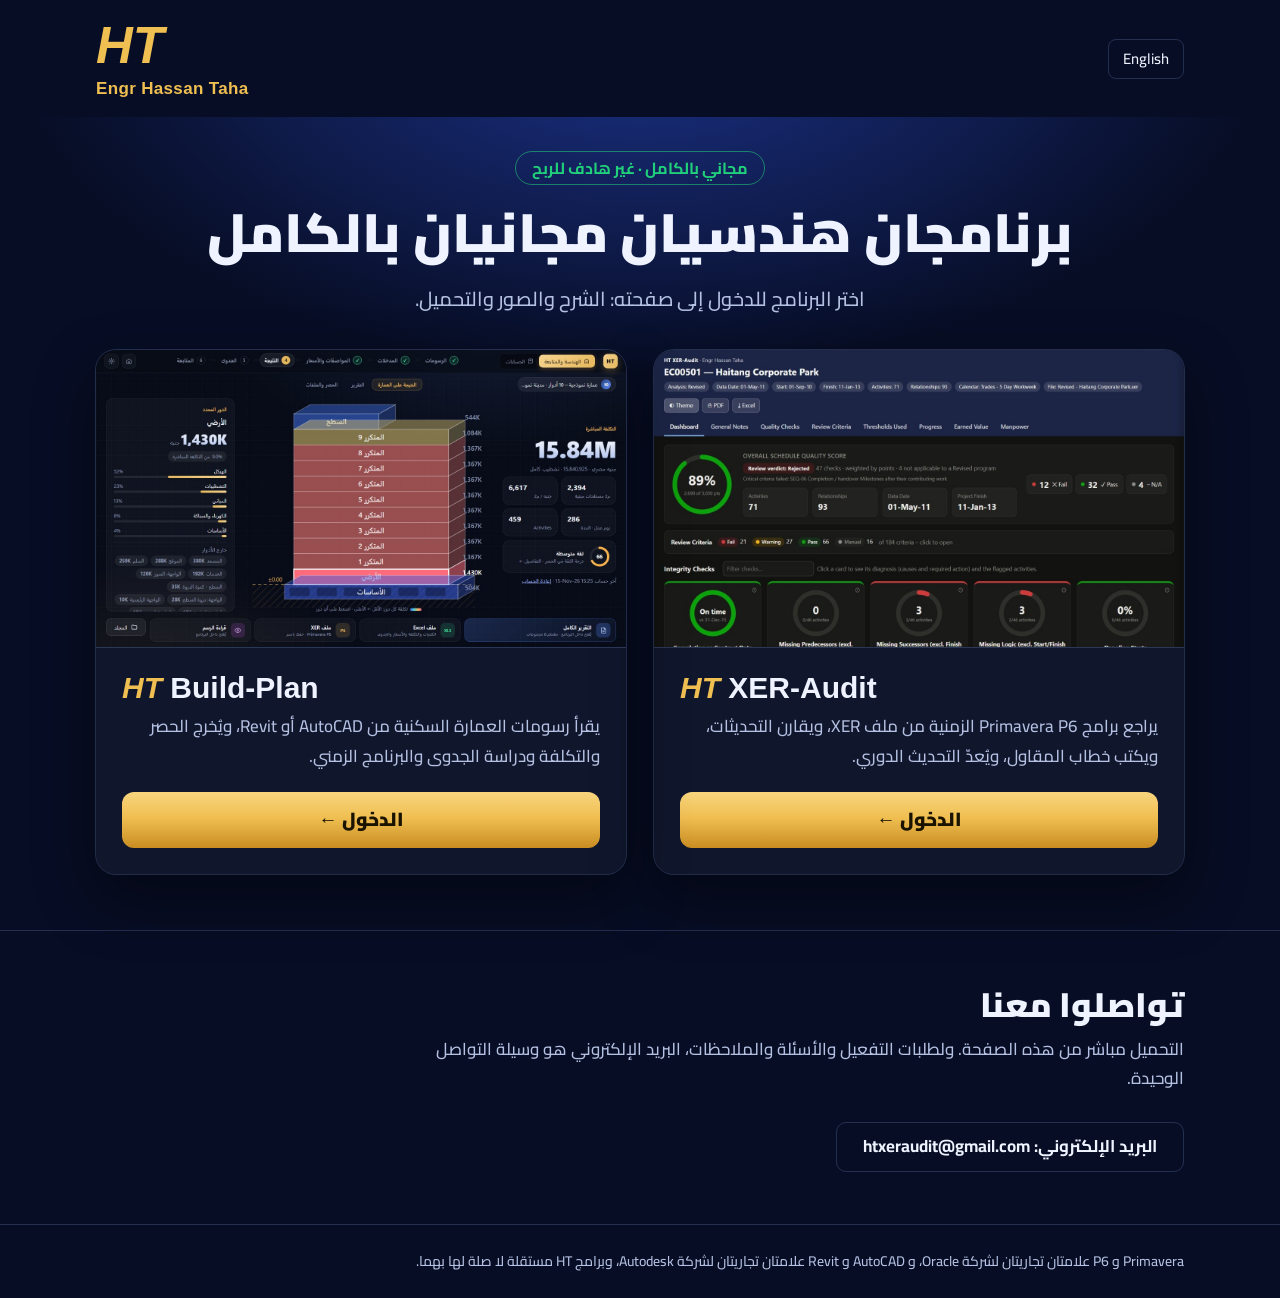
==== index.html @ f6f83082 "Start page: the two programs as two big buttons The site opens on a start page with HT XER-Audit and" ====
<!doctype html>
<html lang="ar" dir="rtl">
<head>
<meta charset="utf-8">
<meta name="viewport" content="width=device-width, initial-scale=1">
<title>HT XER-Audit</title>
<meta name="description" content="برنامج مجاني بالكامل لتحليل برامج Primavera P6 الزمنية ومقارنتها وتحديثها من ملف XER. A free tool to analyse, compare and update Primavera P6 schedules from an XER file.">
<meta property="og:title" content="HT XER-Audit">
<meta property="og:description" content="تحليل برامج Primavera P6 ومقارنتها وتحديثها من ملف XER. مجاني بالكامل.">
<meta property="og:image" content="assets/poster.jpg">
<link rel="icon" href="data:image/svg+xml,%3Csvg xmlns='http://www.w3.org/2000/svg' viewBox='0 0 64 64'%3E%3Crect width='64' height='64' rx='12' fill='%23070d24'/%3E%3Ctext x='32' y='45' font-family='Arial' font-size='36' font-weight='800' font-style='italic' text-anchor='middle' fill='%23f0bf52'%3EHT%3C/text%3E%3C/svg%3E">
<link rel="preconnect" href="https://fonts.googleapis.com">
<link rel="preconnect" href="https://fonts.gstatic.com" crossorigin>
<link href="https://fonts.googleapis.com/css2?family=Cairo:wght@500;700;900&display=swap" rel="stylesheet">
<style>
:root{--navy:#070d24;--navy2:#0d1740;--navy3:#14225c;--line:rgba(150,185,255,.2);--gold:#f0bf52;--gold2:#c98d22;--ink:#eef3ff;--ink2:#b4c1e2;--green:#21d07a;--gutter:16px}
*{box-sizing:border-box}
html{scroll-behavior:smooth}
body{margin:0;background:var(--navy);color:var(--ink);font:500 17px/1.75 Cairo,"Segoe UI",Tahoma,sans-serif;-webkit-text-size-adjust:100%}
[lang=en] body,body.en{font-family:"Segoe UI",Bahnschrift,Tahoma,sans-serif}
a{color:var(--gold)}
img,video,iframe{display:block;max-width:100%}
.wrap{width:min(1120px,100%);margin:auto;padding-inline:var(--gutter)}
header.top{display:flex;align-items:center;justify-content:space-between;padding-block:18px}
.brand{display:inline-flex;flex-direction:column;align-items:flex-start;text-decoration:none}
.by{font:600 clamp(14px,1.5vw,17px)/1.2 Bahnschrift,"Segoe UI",sans-serif;color:var(--gold);letter-spacing:.02em;margin-top:5px}
.logo{display:inline-flex;align-items:baseline;gap:.3em;font:600 clamp(28px,3.4vw,38px)/1.1 Bahnschrift,"Segoe UI",sans-serif;color:#fff}
.logo b{font-weight:800;font-style:italic;font-size:1.34em;color:var(--gold)}
.lang{background:none;border:1px solid var(--line);color:var(--ink);border-radius:8px;padding:6px 14px;font:inherit;font-size:15px;cursor:pointer;min-height:40px}
.lang:hover{border-color:var(--gold)}
.hero{background:radial-gradient(900px 480px at 50% -10%,#1b3187 0,transparent 70%);text-align:center;padding-block:34px 56px}
.free{display:inline-block;color:var(--green);border:1px solid rgba(33,208,122,.55);border-radius:999px;padding:2px 16px;font-weight:700;font-size:16px;margin-bottom:14px}
h1{font-weight:900;font-size:clamp(30px,5.4vw,54px);line-height:1.25;margin:0 0 14px;text-wrap:balance}
.lead{color:var(--ink2);font-size:clamp(17px,2.2vw,20px);max-width:760px;margin:0 auto 26px;text-wrap:pretty}
.cta{display:flex;flex-wrap:wrap;gap:12px;justify-content:center;align-items:center}
.btn{display:inline-flex;align-items:center;justify-content:center;gap:8px;min-height:50px;padding:8px 26px;border-radius:10px;font-weight:700;text-decoration:none;transition:transform .12s,background .12s}
.btn.pri{background:linear-gradient(180deg,#f8d57e,var(--gold) 45%,var(--gold2));color:#1a1300;font-weight:900}
.btn.pri:hover{transform:translateY(-1px)}
.btn.sec{border:1px solid var(--line);color:var(--ink)}
.btn.sec:hover{border-color:var(--gold)}
.note{color:var(--ink2);font-size:14.5px;margin-top:12px}
.video{margin:38px auto 0;max-width:940px;aspect-ratio:16/9;border-radius:14px;overflow:hidden;box-shadow:0 0 0 1px var(--line),0 30px 80px rgba(0,0,0,.6);background:#000}
.video video,.video iframe{width:100%;height:100%;border:0}
section{padding-block:52px;border-top:1px solid var(--line)}
h2{font-weight:900;font-size:clamp(25px,3.6vw,34px);line-height:1.3;margin:0 0 8px}
.sub{color:var(--ink2);margin:0 0 28px;max-width:760px}
.feature{display:grid;grid-template-columns:1fr 1.25fr;gap:32px;align-items:center;padding-block:24px}
.feature h3{font-size:23px;font-weight:900;color:var(--gold);margin:0 0 6px;line-height:1.35}
.feature p{margin:0 0 10px;color:var(--ink2)}
.feature ul{margin:0;padding-inline-start:20px;color:var(--ink)}
.feature li{margin-block:3px}
.shot{border-radius:10px;overflow:hidden;box-shadow:0 0 0 1px var(--line),0 18px 50px rgba(0,0,0,.5);background:var(--navy2)}
.shot img{width:100%;height:auto}
.steps{list-style:none;margin:0;padding:0;display:grid;grid-template-columns:repeat(3,1fr);gap:28px;counter-reset:s}
.steps li{counter-increment:s;min-width:0}
.steps li::before{content:counter(s);display:block;font:800 40px Bahnschrift,"Segoe UI",sans-serif;color:var(--gold);line-height:1.2}
.steps b{display:block;font-size:19px;margin-bottom:4px}
.steps span{color:var(--ink2)}
.facts{display:grid;grid-template-columns:repeat(3,1fr);gap:28px}
.facts b{display:block;font-size:19px;color:var(--ink);margin-bottom:2px}
.facts span{color:var(--ink2)}
.contact{display:flex;flex-wrap:wrap;gap:12px}
footer{border-top:1px solid var(--line);padding-block:24px;color:var(--ink2);font-size:14px}
bdi{unicode-bidi:isolate;white-space:nowrap}
/* 15-Nov-26 two programs on one page: the switch under the header */
.apps{display:flex;justify-content:center;gap:10px;padding-block:6px 4px;flex-wrap:wrap}
.app{display:inline-flex;flex-direction:column;align-items:center;min-width:220px;min-height:58px;justify-content:center;padding:8px 22px;border-radius:14px;border:1px solid var(--line);background:rgba(255,255,255,.03);color:var(--ink);font:inherit;cursor:pointer;text-decoration:none}
.app b{font:700 19px/1.2 Bahnschrift,"Segoe UI",sans-serif;direction:ltr}
.app small{color:var(--ink2);font-size:13.5px;line-height:1.4}
.app:hover{border-color:var(--gold)}
.app[aria-selected=true]{background:linear-gradient(180deg,rgba(240,191,82,.16),rgba(240,191,82,.05));border-color:var(--gold);box-shadow:0 0 0 1px rgba(240,191,82,.35)}
.app[aria-selected=true] b{color:var(--gold)}
.heroshot{margin:38px auto 0;max-width:940px}
[hidden]{display:none!important}
/* the start page: the two programs as two big buttons */
.pcards{display:grid;grid-template-columns:1fr 1fr;gap:28px;margin-top:34px;text-align:start}
.pcard{display:flex;flex-direction:column;border-radius:20px;overflow:hidden;text-decoration:none;color:var(--ink);background:rgba(255,255,255,.035);box-shadow:0 0 0 1px var(--line),0 24px 60px rgba(0,0,0,.45);transition:transform .15s,box-shadow .15s}
.pcard:hover{transform:translateY(-4px);box-shadow:0 0 0 2px var(--gold),0 30px 70px rgba(0,0,0,.55)}
.pcard img{width:100%;height:auto;aspect-ratio:16/9;object-fit:cover;border-bottom:1px solid var(--line)}
.pcard .pc{padding:22px 26px 26px;display:flex;flex-direction:column;gap:6px;flex:1}
.pcard b{font:800 30px/1.2 Bahnschrift,"Segoe UI",sans-serif;direction:ltr;text-align:start}
.pcard b i{color:var(--gold)}
.pcard .pd{color:var(--ink2);font-size:17px;flex:1}
.pcard .go{align-self:stretch;margin-top:14px;min-height:56px;display:flex;align-items:center;justify-content:center;border-radius:12px;font-weight:900;font-size:19px;background:linear-gradient(180deg,#f8d57e,var(--gold) 45%,var(--gold2));color:#1a1300}
@media (max-width:820px){.pcards{grid-template-columns:1fr;gap:20px}}
@media (max-width:820px){.app{min-width:0;flex:1 1 45%}}
@media (max-width:820px){.feature{grid-template-columns:1fr;gap:16px}.feature .shot{order:2}.steps,.facts{grid-template-columns:1fr;gap:20px}section{padding-block:40px}.btn{width:100%}.contact .btn{width:auto;flex:1 1 auto}}
@media (prefers-reduced-motion:reduce){html{scroll-behavior:auto}.btn{transition:none}}
</style>
</head>
<body>
<div class="wrap"><header class="top" dir="ltr">
  <a class="brand" href="#" aria-label="HT, Engr Hassan Taha"><span class="logo"><b>HT</b><span id="logoName">XER-Audit</span></span><span class="by">Engr Hassan Taha</span></a>
  <button class="lang" id="lang" type="button">English</button>
</header></div>
<div id="p-home">
<div class="hero"><div class="wrap">
  <span class="free" data-t="free"></span>
  <h1 data-t="home_h1"></h1>
  <p class="lead" data-t="home_lead"></p>
  <div class="pcards">
    <a class="pcard" href="#xer-audit" data-app="xer">
      <img src="assets/shot_analysis.jpg" width="1400" height="788" alt="HT XER-Audit">
      <div class="pc"><b><i>HT</i> XER-Audit</b><span class="pd" data-t="home_xer"></span><span class="go" data-t="home_go"></span></div>
    </a>
    <a class="pcard" href="#build-plan" data-app="bp">
      <img src="assets/bp_result.jpg" width="1400" height="788" alt="HT Build-Plan">
      <div class="pc"><b><i>HT</i> Build-Plan</b><span class="pd" data-t="home_bp"></span><span class="go" data-t="home_go"></span></div>
    </a>
  </div>
</div></div>
</div>
<div class="wrap"><nav class="apps" id="apps" role="tablist">
  <a class="app" role="tab" id="tab-xer" href="#xer-audit" data-app="xer"><b>HT XER-Audit</b><small data-t="app_xer"></small></a>
  <a class="app" role="tab" id="tab-bp" href="#build-plan" data-app="bp"><b>HT Build-Plan</b><small data-t="app_bp"></small></a>
</nav></div>

<main>
<div id="p-xer">
<div class="hero"><div class="wrap">
  <span class="free" data-t="free"></span>
  <h1 data-t="h1"></h1>
  <p class="lead" data-t="lead"></p>
  <div class="cta">
    <a class="btn pri" id="dl" href="#start"><span data-t="dl"></span></a>
    <a class="btn sec" href="#start" data-t="how"></a>
  </div>
  <p class="note" data-t="dlnote"></p>
  <div class="video" id="video"></div>
</div></div>

<section><div class="wrap">
  <h2 data-t="fh"></h2>
  <p class="sub" data-t="fs"></p>

  <div class="feature">
    <div><h3 data-t="a_h"></h3><p data-t="a_p"></p><ul><li data-t="a_1"></li><li data-t="a_2"></li><li data-t="a_3"></li></ul></div>
    <div class="shot"><img src="assets/shot_analysis.jpg" width="1400" height="788" loading="lazy" data-alt="a_h" alt=""></div>
  </div>
  <div class="feature">
    <div><h3 data-t="c_h"></h3><p data-t="c_p"></p><ul><li data-t="c_1"></li><li data-t="c_2"></li><li data-t="c_3"></li></ul></div>
    <div class="shot"><img src="assets/shot_compare.jpg" width="1400" height="788" loading="lazy" data-alt="c_h" alt=""></div>
  </div>
  <div class="feature">
    <div><h3 data-t="r_h"></h3><p data-t="r_p"></p><ul><li data-t="r_1"></li><li data-t="r_2"></li></ul></div>
    <div class="shot"><img src="assets/shot_letter.jpg" width="1400" height="788" loading="lazy" data-alt="r_h" alt=""></div>
  </div>
  <div class="feature">
    <div><h3 data-t="u_h"></h3><p data-t="u_p"></p><ul><li data-t="u_1"></li><li data-t="u_2"></li><li data-t="u_3"></li></ul></div>
    <div class="shot"><img src="assets/shot_update.jpg" width="1400" height="788" loading="lazy" data-alt="u_h" alt=""></div>
  </div>
  <p class="note" data-t="samples"></p>
</div></section>

<section><div class="wrap">
  <h2 data-t="t_h"></h2>
  <p class="sub" data-t="t_s"></p>
  <div class="facts">
    <div><b data-t="t1b"></b><span data-t="t1"></span></div>
    <div><b data-t="t2b"></b><span data-t="t2"></span></div>
    <div><b data-t="t3b"></b><span data-t="t3"></span></div>
  </div>
</div></section>

<section id="start"><div class="wrap">
  <h2 data-t="s_h"></h2>
  <p class="sub" data-t="s_s"></p>
  <ol class="steps">
    <li><b data-t="s1b"></b><span data-t="s1"></span></li>
    <li><b data-t="s2b"></b><span data-t="s2"></span></li>
    <li><b data-t="s3b"></b><span data-t="s3"></span></li>
  </ol>
  <div class="cta" style="margin-top:30px;justify-content:flex-start">
    <a class="btn pri" id="dl2" href="#start"><span data-t="dl"></span></a>
    <a class="btn sec" id="gar" href="#start" data-t="gar"></a>
    <a class="btn sec" id="gen" href="#start" data-t="gen"></a>
  </div>
</div></section>
</div>

<!-- HT Build-Plan (15-Nov-26) -->
<div id="p-bp" hidden>
<div class="hero"><div class="wrap">
  <span class="free" data-t="free"></span>
  <h1 data-t="b_h1"></h1>
  <p class="lead" data-t="b_lead"></p>
  <div class="cta">
    <a class="btn pri" id="bdl" href="#bstart"><span data-t="dl"></span></a>
    <a class="btn sec" href="#bstart" data-t="how"></a>
  </div>
  <p class="note" data-t="b_dlnote"></p>
  <div class="shot heroshot"><img src="assets/bp_result.jpg" width="1400" height="788" data-alt="b_res_h" alt=""></div>
</div></div>

<section><div class="wrap">
  <h2 data-t="b_fh"></h2>
  <p class="sub" data-t="b_fs"></p>
  <div class="feature">
    <div><h3 data-t="b_rd_h"></h3><p data-t="b_rd_p"></p><ul><li data-t="b_rd_1"></li><li data-t="b_rd_2"></li><li data-t="b_rd_3"></li></ul></div>
    <div class="shot"><img src="assets/bp_read.jpg" width="1400" height="788" loading="lazy" data-alt="b_rd_h" alt=""></div>
  </div>
  <div class="feature">
    <div><h3 data-t="b_q_h"></h3><p data-t="b_q_p"></p><ul><li data-t="b_q_1"></li><li data-t="b_q_2"></li></ul></div>
    <div class="shot"><img src="assets/bp_ask.jpg" width="1400" height="788" loading="lazy" data-alt="b_q_h" alt=""></div>
  </div>
  <div class="feature">
    <div><h3 data-t="b_res_h"></h3><p data-t="b_res_p"></p><ul><li data-t="b_res_1"></li><li data-t="b_res_2"></li><li data-t="b_res_3"></li></ul></div>
    <div class="shot"><img src="assets/bp_result.jpg" width="1400" height="788" loading="lazy" data-alt="b_res_h" alt=""></div>
  </div>
  <div class="feature">
    <div><h3 data-t="b_rep_h"></h3><p data-t="b_rep_p"></p><ul><li data-t="b_rep_1"></li><li data-t="b_rep_2"></li><li data-t="b_rep_3"></li></ul></div>
    <div class="shot"><img src="assets/bp_report.jpg" width="1400" height="788" loading="lazy" data-alt="b_rep_h" alt=""></div>
  </div>
  <div class="feature">
    <div><h3 data-t="b_acc_h"></h3><p data-t="b_acc_p"></p><ul><li data-t="b_acc_1"></li><li data-t="b_acc_2"></li></ul></div>
    <div class="shot"><img src="assets/bp_accounts.jpg" width="1400" height="788" loading="lazy" data-alt="b_acc_h" alt=""></div>
  </div>
  <p class="note" data-t="b_samples"></p>
</div></section>

<section><div class="wrap">
  <h2 data-t="t_h"></h2>
  <p class="sub" data-t="b_t_s"></p>
  <div class="facts">
    <div><b data-t="b_t1b"></b><span data-t="b_t1"></span></div>
    <div><b data-t="t2b"></b><span data-t="t2"></span></div>
    <div><b data-t="b_t3b"></b><span data-t="b_t3"></span></div>
  </div>
</div></section>

<section id="bstart"><div class="wrap">
  <h2 data-t="s_h"></h2>
  <p class="sub" data-t="s_s"></p>
  <ol class="steps">
    <li><b data-t="s1b"></b><span data-t="b_s1"></span></li>
    <li><b data-t="s2b"></b><span data-t="b_s2"></span></li>
    <li><b data-t="s3b"></b><span data-t="b_s3"></span></li>
  </ol>
  <div class="cta" style="margin-top:30px;justify-content:flex-start">
    <a class="btn pri" id="bdl2" href="#bstart"><span data-t="dl"></span></a>
  </div>
</div></section>
</div>

<section><div class="wrap">
  <h2 data-t="k_h"></h2>
  <p class="sub" data-t="k_s"></p>
  <div class="contact" id="contact"></div>
</div></section>
</main>

<footer><div class="wrap" id="legal"></div></footer>

<script>
/* The only lines to edit. EMAIL empty = no e-mail button. YOUTUBE = the id after watch?v= (empty = the video file in assets). */
const CONFIG = {EMAIL: 'htxeraudit@gmail.com', YOUTUBE: '', REPO: 'HTxeraudit/HT-XER-Audit'};

const T = {
ar: {
 free:'مجاني بالكامل · غير هادف للربح', h1:'راجع برامج Primavera P6 الزمنية من ملف XER، دون فتح البريمافيرا',
 lead:'يذهب مباشرة إلى المشكلات، ويبيّن سببها وأثرها وعلاجها بالعربية والإنجليزية، ويقارن التحديثات، ويكتب خطاب المقاول، ويُعدّ التحديث الدوري في ملف XER جديد.',
 dl:'تحميل البرنامج لنظام Windows', how:'طريقة التشغيل', dlnote:'ملف مضغوط، نحو 17 ميجابايت. يعمل على Windows 10 أو 11، إصدار 64 بت.',
 fh:'كل ما يلزم مهندس التخطيط في مكان واحد', fs:'للاستشاري والمقاول ومكاتب ضبط المشروعات: من ملف XER وحده إلى تقرير جاهز.',
 a_h:'تحليل البرنامج الزمني', a_p:'تقرير كامل من ملف XER واحد، بدرجة جودة واضحة وملاحظات مرتبة حسب الأهمية.',
 a_1:'برنامج الأساس، والمعدّل، والاستدراكي، والتحديث الدوري', a_2:'فحوص DCMA-14 ومعايير المراجعة', a_3:'القيمة المكتسبة، والعمالة، والتقدم، وعرض الجدول الزمني',
 c_h:'مقارنة البرامج الزمنية', c_p:'يعرض ما تغيّر فقط: كل نشاط تغيّر، والقيمة القديمة بجانب الجديدة.',
 c_1:'برنامجان، أو تحديث مع خط الأساس، أو ثلاثة برامج', c_2:'المسار الحرج، والـ Milestones، والأداء الفعلي', c_3:'عدة مشروعات في ملف واحد، تُقارن معًا',
 r_h:'خطاب المقاول والتقارير', r_p:'خطاب جاهز بملخص المخالفات وأمثلتها، بالعربية أو الإنجليزية، وبشعار شركتكم.',
 r_1:'الخطاب بصيغة PDF أو Word', r_2:'كل الصفحات إلى Excel أو PDF، بغلاف وفهرس',
 u_h:'إجراء تحديث على برنامج زمني', u_p:'جديد: تُدخل تقدم الفترة في شاشة واحدة، ويكتب البرنامج ملف XER جديدًا تستورده في البريمافيرا.',
 u_1:'الإدخال على الشاشة مباشرة، أو من قالب Excel', u_2:'الموارد تتبع النسبة تلقائيًا، وتبقى قابلة للتعديل', u_3:'الملف الأصلي كما هو، ثم Import في P6 والضغط على F9',
 samples:'الصور من ملفات نموذجية عامة وبأسماء شركات افتراضية.',
 t_h:'ملفاتكم تبقى عندكم', t_s:'يعمل البرنامج على جهازكم، ولا يرفع ملفات XER أو التقارير إلى أي مكان.',
 t1b:'لا يمسّ الملف الأصلي', t1:'التحليل والمقارنة قراءة فقط، والتحديث يكتب ملفًا جديدًا منفصلًا.',
 t2b:'دون إنترنت بعد التفعيل', t2:'الإنترنت مطلوب مرة واحدة لتفعيل البرنامج على الجهاز، ثم يعمل دونه.',
 t3b:'دون فتح البريمافيرا', t3:'التحليل والمقارنة من ملف XER وحده. أما تطبيق التحديث فيحتاج إلى P6 لاستيراد الملف الجديد.',
 s_h:'طريقة التشغيل', s_s:'ثلاث خطوات، مرة واحدة على كل جهاز.',
 s1b:'التحميل وفك الضغط', s1:'حمّل الملف وفكّ ضغطه في مجلد على الجهاز، ولا تشغّل البرنامج من داخل الملف المضغوط.',
 s2b:'التشغيل', s2:'شغّل HT XER-Audit.exe.‏ البرنامج غير موقّع رقميًا، لذا قد يظهر تحذير Windows: اختر More info ثم Run anyway.‏',
 s3b:'التفعيل', s3:'أنشئ حسابًا وأكّد بريدك الإلكتروني. بعد الموافقة على طلبك يكتمل التفعيل، ويعمل البرنامج دون إنترنت. مدة الترخيص 6 أشهر، ويُجدَّد مجانًا عند الطلب.',
 gar:'دليل المستخدم بالعربية', gen:'User Guide in English',
 k_h:'تواصلوا معنا', k_s:'التحميل مباشر من هذه الصفحة. ولطلبات التفعيل والأسئلة والملاحظات، البريد الإلكتروني هو وسيلة التواصل الوحيدة.', mail:'البريد الإلكتروني', lang:'English',
 legal:'<bdi>Primavera</bdi> و <bdi>P6</bdi> علامتان تجاريتان لشركة <bdi>Oracle</bdi>، و <bdi>HT XER-Audit</bdi> برنامج مستقل لا صلة له بها.',
 app_xer:'مراجعة برامج Primavera P6', app_bp:'تقدير وتخطيط المشروعات العقارية',
 home_h1:'برنامجان هندسيان مجانيان بالكامل', home_lead:'اختر البرنامج للدخول إلى صفحته: الشرح والصور والتحميل.',
 home_xer:'يراجع برامج Primavera P6 الزمنية من ملف XER، ويقارن التحديثات، ويكتب خطاب المقاول، ويُعدّ التحديث الدوري.',
 home_bp:'يقرأ رسومات العمارة السكنية من AutoCAD أو Revit، ويُخرج الحصر والتكلفة ودراسة الجدوى والبرنامج الزمني.',
 home_go:'الدخول ←',
 home_legal:'<bdi>Primavera</bdi> و <bdi>P6</bdi> علامتان تجاريتان لشركة <bdi>Oracle</bdi>، و <bdi>AutoCAD</bdi> و <bdi>Revit</bdi> علامتان تجاريتان لشركة <bdi>Autodesk</bdi>، وبرامج <bdi>HT</bdi> مستقلة لا صلة لها بهما.',
 b_h1:'من رسومات العمارة إلى الحصر والتكلفة والبرنامج الزمني',
 b_lead:'أضِف رسومات AutoCAD أو Revit للعمارة السكنية، فيقرؤها البرنامج كما يقرؤها المهندس: الأساسات والهيكل والمباني والتشطيبات، ثم يُخرج المقايسة والتكلفة والخامات ودراسة الجدوى والبرنامج الزمني في ملف XER لبرنامج Primavera P6.',
 b_dlnote:'ملف مضغوط، نحو 148 ميجابايت. يعمل على Windows 10 أو 11، إصدار 64 بت.',
 b_fh:'العمارة كلها في برنامج واحد', b_fs:'للمطوّر العقاري والمقاول ومكتب التصميم: من الرسومات إلى تقدير التكلفة وخطة التنفيذ وحسابات المشروع.',
 b_rd_h:'قراءة الرسومات', b_rd_p:'يتعرّف على المساقط والقطاعات والواجهات وجداول الأعمدة والقواعد، بالعربية أو الإنجليزية، ويعرض ما قرأه لتراجعه قبل الحساب.',
 b_rd_1:'ملفات DXF أو DWG من AutoCAD أو Revit', b_rd_2:'كل عنصر يعرف كيف يلتقي بما يجاوره، فلا يُحسب شيء مرتين', b_rd_3:'تنبيهات الرسم قبل الحساب',
 b_q_h:'المعلومات الناقصة سؤالًا سؤالًا', b_q_p:'لا يخمّن البرنامج أي كمية: ما ليس في الرسم يسأل عنه سؤالًا واحدًا في كل مرة، ويُظهر موضعه على الرسم.',
 b_q_1:'التسليح من التصميم، والوصلات والجنشات حسب الكود المصري ECP 203 و ACI 318', b_q_2:'الإجابات محفوظة، وتعدّلها متى شئت',
 b_res_h:'النتيجة على العمارة', b_res_p:'تكلفة كل دور على شكل العمارة نفسها، واضغط على أي دور لترى تفصيله.',
 b_res_1:'التكلفة المباشرة، وسعر المتر، ومدة التنفيذ', b_res_2:'درجة الثقة في الحصر', b_res_3:'ملف Excel للكميات والأسعار، وملف XER لبرنامج Primavera P6',
 b_rep_h:'التقرير ودراسة الجدوى', b_rep_p:'تقرير كامل في مجموعات: الملخص، والحصر والكميات، والتكلفة والتوريد، والبرنامج الزمني، والجدوى.',
 b_rep_1:'المبيعات وصافي الربح وسعر التعادل', b_rep_2:'المعالم الرئيسية (Milestones) للمشروع', b_rep_3:'طباعة أو حفظ PDF',
 b_acc_h:'حسابات المشروع', b_acc_p:'دفتر لكل مشروع: الخزينة والبنك، والموردون والمقاولون، والمشترون، والشركاء، بإيصالاتها.',
 b_acc_1:'الفواتير الواردة ومتابعتها', b_acc_2:'تقارير الحسابات بصيغ Excel و HTML و PDF',
 b_samples:'الصور من مشروع نموذجي ورسم تجريبي وبأسماء افتراضية.',
 b_t_s:'يعمل البرنامج على جهازكم، ولا يرفع الرسومات أو المشروعات أو الحسابات إلى أي مكان.',
 b_t1b:'الرسومات الأصلية كما هي', b_t1:'يقرأ البرنامج نسخة داخل مجلد المشروع، ولا يغيّر ملفاتكم.',
 b_t3b:'أسعاركم أنتم', b_t3:'لكل مشروع قائمة أسعار خاصة به تعدّلونها حسب موقعه.',
 b_s1:'حمّل الملف وفكّ ضغطه في مجلد على الجهاز، واترك المجلد libs بجوار البرنامج كما هو.',
 b_s2:'شغّل HT Build-Plan.exe.‏ البرنامج غير موقّع رقميًا، لذا قد يظهر تحذير Windows: اختر More info ثم Run anyway.‏',
 b_s3:'أنشئ حسابًا وأكّد بريدك الإلكتروني. بعد الموافقة على طلبك يصلك بريد بمدة الترخيص، ويكتمل التفعيل ويعمل البرنامج دون إنترنت. مدة الترخيص 6 أشهر، وتُجدَّد مجانًا عند الطلب.',
 b_legal:'<bdi>AutoCAD</bdi> و <bdi>Revit</bdi> علامتان تجاريتان لشركة <bdi>Autodesk</bdi>، و <bdi>Primavera</bdi> و <bdi>P6</bdi> علامتان تجاريتان لشركة <bdi>Oracle</bdi>، و <bdi>HT Build-Plan</bdi> برنامج مستقل لا صلة له بهما.'
},
en: {
 free:'Completely free · Non-profit', h1:'Review Primavera P6 schedules from the XER file, without opening P6',
 lead:'It goes straight to the problems and explains their cause, impact and remedy in English and Arabic, compares updates, writes the contractor letter, and prepares the periodic update in a new XER file.',
 dl:'Download for Windows', how:'How to run it', dlnote:'Zip file, about 17 MB. Windows 10 or 11 (64-bit).',
 fh:'What a planning engineer needs, in one place', fs:'For consultants, contractors and project controls teams: from an XER file to a finished report.',
 a_h:'Schedule analysis', a_p:'A full report from one XER file, with a clear quality score and notes ordered by importance.',
 a_1:'Baseline, Revised, Recovery and periodic Update programmes', a_2:'DCMA-14 checks and review criteria', a_3:'Earned value, manpower, progress and a schedule viewer',
 c_h:'Schedule comparison', c_p:'It shows only what changed: every changed activity, with the old value beside the new one.',
 c_1:'Two programmes, an update with its baseline, or three programmes', c_2:'Critical path, Milestones and actual performance', c_3:'Several projects in one file, compared together',
 r_h:'Contractor letter and reports', r_p:'A ready letter with the summary of findings and examples, in English or Arabic, with your company logo.',
 r_1:'The letter as PDF or Word', r_2:'Every page to Excel or PDF, with a cover and contents',
 u_h:'Apply an update to a programme', u_p:'New: enter the period’s progress on one screen, and the program writes a new XER file for you to import into P6.',
 u_1:'Enter on the screen, or from an Excel template', u_2:'Resources follow the % automatically and stay editable', u_3:'The original file stays as it is; then Import in P6 and press F9',
 samples:'Pictures are from public sample files, with invented company names.',
 t_h:'Your files stay with you', t_s:'The program runs on your PC and uploads no XER files or reports anywhere.',
 t1b:'The original is never touched', t1:'Analysis and comparison only read. The update writes a separate new file.',
 t2b:'Offline after activation', t2:'Internet is needed once, to activate the program on the PC. After that it works without it.',
 t3b:'No need to open P6', t3:'Analysis and comparison need only the XER file. Applying an update needs P6 to import the new file.',
 s_h:'How to run it', s_s:'Three steps, once on each PC.',
 s1b:'Download and extract', s1:'Download the file and extract it to a folder. Do not run the program from inside the zip.',
 s2b:'Run', s2:'Run HT XER-Audit.exe. The program is not digitally signed, so Windows may warn you: choose More info, then Run anyway.',
 s3b:'Activate', s3:'Create an account and confirm your e-mail. Once your request is approved, activation completes and the program works offline. The licence lasts 6 months and is renewed free on request.',
 gar:'دليل المستخدم بالعربية', gen:'User Guide in English',
 k_h:'Contact', k_s:'Download directly from this page. For activation requests, questions and feedback, e-mail is the only way to reach us.', mail:'E-mail', lang:'العربية',
 legal:'Primavera and P6 are trademarks of Oracle. HT XER-Audit is an independent program, not connected with Oracle.',
 app_xer:'Primavera P6 schedule review', app_bp:'Real-estate estimating and planning',
 home_h1:'Two engineering programs, completely free', home_lead:'Choose a program to open its page: what it does, pictures and download.',
 home_xer:'Reviews Primavera P6 schedules from the XER file, compares updates, writes the contractor letter and prepares the periodic update.',
 home_bp:'Reads the AutoCAD or Revit drawings of a residential building and gives the quantities, the cost, the feasibility and the programme.',
 home_go:'Open →',
 home_legal:'Primavera and P6 are trademarks of Oracle; AutoCAD and Revit are trademarks of Autodesk. The HT programs are independent and not connected with them.',
 b_h1:'From the building drawings to the quantities, the cost and the programme',
 b_lead:'Add the AutoCAD or Revit drawings of a residential building and the program reads them as an engineer does: foundations, frame, masonry and finishes. Then it gives the BOQ, the cost, the materials, the feasibility study and the programme as an XER file for Primavera P6.',
 b_dlnote:'Zip file, about 148 MB. Windows 10 or 11 (64-bit).',
 b_fh:'The whole building in one program', b_fs:'For developers, contractors and design offices: from the drawings to the cost estimate, the execution plan and the project accounts.',
 b_rd_h:'Reading the drawings', b_rd_p:'It finds the plans, sections, elevations and the column and footing schedules, in Arabic or English, and shows what it read for you to check before the calculation.',
 b_rd_1:'DXF or DWG files from AutoCAD or Revit', b_rd_2:'Every element knows how it meets the next one, so nothing is counted twice', b_rd_3:'Drawing warnings before the calculation',
 b_q_h:'Missing information, one question at a time', b_q_p:'The program never guesses a quantity: what the drawing does not say, it asks one question at a time and shows where on the drawing.',
 b_q_1:'Reinforcement from the design; laps and hooks by ECP 203 and ACI 318', b_q_2:'Answers are saved and can be changed at any time',
 b_res_h:'The result on the building', b_res_p:'The cost of every floor on the building itself; click a floor to see its breakdown.',
 b_res_1:'Direct cost, cost per m² and duration', b_res_2:'A confidence score for the take-off', b_res_3:'An Excel file of quantities and prices, and an XER file for Primavera P6',
 b_rep_h:'Report and feasibility', b_rep_p:'A full report in groups: summary, take-off and quantities, cost and procurement, programme and feasibility.',
 b_rep_1:'Sales, net profit and break-even price', b_rep_2:'The project Milestones', b_rep_3:'Print or save as PDF',
 b_acc_h:'Project accounts', b_acc_p:'A book for every project: cash and bank, suppliers and subcontractors, buyers and partners, with their receipts.',
 b_acc_1:'Incoming invoices and their follow-up', b_acc_2:'Account reports as Excel, HTML and PDF',
 b_samples:'Pictures are from a sample project and a test drawing, with invented names.',
 b_t_s:'The program runs on your PC and uploads no drawings, projects or accounts anywhere.',
 b_t1b:'Your drawings stay as they are', b_t1:'The program reads a copy inside the project folder and never changes your files.',
 b_t3b:'Your own prices', b_t3:'Every project has its own price list, set for its location.',
 b_s1:'Download the file and extract it to a folder. Keep the libs folder beside the program as it is.',
 b_s2:'Run HT Build-Plan.exe. The program is not digitally signed, so Windows may warn you: choose More info, then Run anyway.',
 b_s3:'Create an account and confirm your e-mail. Once your request is approved you get an e-mail with the licence period, activation completes and the program works offline. The licence lasts 6 months and is renewed free on request.',
 b_legal:'AutoCAD and Revit are trademarks of Autodesk; Primavera and P6 are trademarks of Oracle. HT Build-Plan is an independent program, not connected with them.'
}};

/* on GitHub Pages the links build themselves from the address: <account>.github.io/<repo>/ */
function repoPath() {
  if (CONFIG.REPO) return CONFIG.REPO;
  const m = location.hostname.match(/^([^.]+)\.github\.io$/), seg = location.pathname.split('/').filter(Boolean)[0];
  return m && seg ? `${m[1]}/${seg}` : '';
}
const repo = repoPath();
const asset = n => repo ? `https://github.com/${repo}/releases/latest/download/${n}` : '#start';
['dl', 'dl2'].forEach(id => document.getElementById(id).href = asset('HT-XER-Audit.zip'));
document.getElementById('gar').href = asset('HT-XER-Audit-User-Guide-AR.pdf');
document.getElementById('gen').href = asset('HT-XER-Audit-User-Guide-EN.pdf');
/* HT Build-Plan has its own release list (a release here would become «latest» and break the XER-Audit buttons) */
const BP_REPO = 'HTxeraudit/HT-Build-Plan';
['bdl', 'bdl2'].forEach(id => document.getElementById(id).href = `https://github.com/${BP_REPO}/releases/latest/download/HT-Build-Plan.zip`);

/* which page is shown (his ask, 15-Nov-26): the start page with the two programs as two big buttons; a program's page
   only after its button (#xer-audit / #build-plan). Old links to XER-Audit's own sections (#start) still open it. */
let APP = 'home';
const legalKey = () => APP === 'bp' ? 'b_legal' : APP === 'xer' ? 'legal' : 'home_legal';
function appOf(hash) {
  if (hash === '#build-plan') return 'bp';
  if (hash === '#xer-audit' || hash === '#start') return 'xer';
  if (hash === '#bstart') return 'bp';
  return 'home';
}
function setApp(a, scroll) {
  APP = ['bp', 'xer'].includes(a) ? a : 'home';
  document.getElementById('p-home').hidden = APP !== 'home';
  document.getElementById('p-xer').hidden = APP !== 'xer';
  document.getElementById('p-bp').hidden = APP !== 'bp';
  document.getElementById('apps').hidden = APP === 'home';
  document.getElementById('tab-xer').setAttribute('aria-selected', APP === 'xer');
  document.getElementById('tab-bp').setAttribute('aria-selected', APP === 'bp');
  document.getElementById('logoName').textContent = APP === 'bp' ? 'Build-Plan' : APP === 'xer' ? 'XER-Audit' : '';
  document.title = APP === 'bp' ? 'HT Build-Plan' : APP === 'xer' ? 'HT XER-Audit' : 'HT XER-Audit · HT Build-Plan';
  const t = T[document.documentElement.lang] || T.ar;
  document.getElementById('legal').innerHTML = t[legalKey()];
  if (scroll) window.scrollTo({top: 0});
}
document.querySelectorAll('[data-app]').forEach(b => b.addEventListener('click', e => {
  e.preventDefault(); history.pushState(null, '', b.getAttribute('href')); setApp(b.dataset.app, true);
}));
document.querySelector('.brand').addEventListener('click', e => {
  e.preventDefault(); history.pushState(null, '', location.pathname + location.search); setApp('home', true);
});
window.addEventListener('popstate', () => setApp(appOf(location.hash), true));
window.addEventListener('hashchange', () => { const a = appOf(location.hash); if (a !== 'home' && a !== APP) setApp(a); });

const v = document.getElementById('video');
if (CONFIG.YOUTUBE) v.innerHTML = `<iframe src="https://www.youtube-nocookie.com/embed/${encodeURIComponent(CONFIG.YOUTUBE)}" title="HT XER-Audit" allowfullscreen loading="lazy"></iframe>`;
else v.innerHTML = '<video controls preload="none" poster="assets/poster.jpg" src="assets/HT-XER-Audit-Promo.mp4"></video>';

function setLang(l) {
  const t = T[l], root = document.documentElement;
  root.lang = l; root.dir = l === 'ar' ? 'rtl' : 'ltr'; document.body.classList.toggle('en', l === 'en');
  document.querySelectorAll('[data-t]').forEach(e => { e.textContent = t[e.dataset.t]; });
  document.getElementById('legal').innerHTML = t[legalKey()];
  document.querySelectorAll('[data-alt]').forEach(e => e.alt = t[e.dataset.alt]);
  document.getElementById('lang').textContent = t.lang;
  const c = document.getElementById('contact'); c.replaceChildren();
  const add = (href, text) => { const a = document.createElement('a'); a.className = 'btn sec'; a.href = href; a.textContent = text; a.rel = 'noopener'; c.append(a); };
  if (CONFIG.EMAIL) add(`mailto:${CONFIG.EMAIL}`, `${t.mail}: ${CONFIG.EMAIL}`);
  try { localStorage.setItem('ht-lang', l); } catch (e) {}
}
let start = new URLSearchParams(location.search).get('lang');
if (!T[start]) { try { start = localStorage.getItem('ht-lang'); } catch (e) {} }
if (!T[start]) start = 'ar';
{ const q = new URLSearchParams(location.search).get('app'); setApp(q === 'bp' || q === 'xer' ? q : appOf(location.hash)); }
setLang(start);
document.getElementById('lang').onclick = () => setLang(document.documentElement.lang === 'ar' ? 'en' : 'ar');
</script>
</body>
</html>
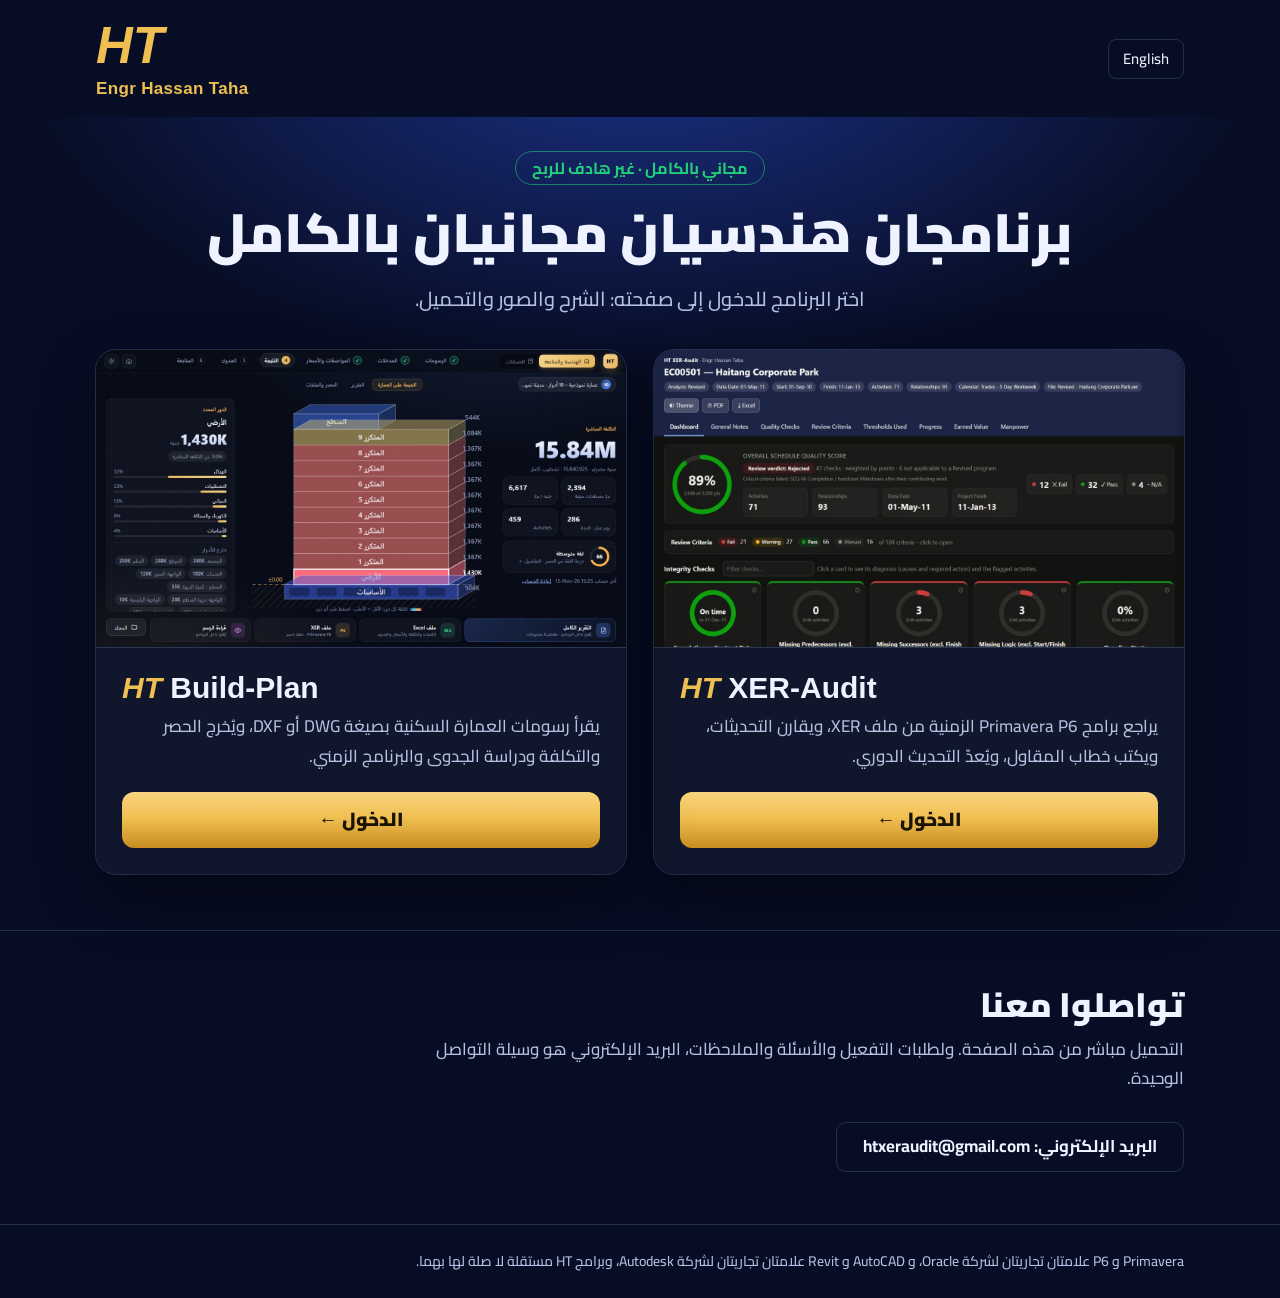
==== commit 5aa0ed86: "HT Build-Plan reads DWG / DXF (from AutoCAD or exported from Revit), not RVT Co-Authored-By: Claude " ====
--- a/index.html
+++ b/index.html
@@ -281,18 +281,18 @@
  gar:'دليل المستخدم بالعربية', gen:'User Guide in English',
  k_h:'تواصلوا معنا', k_s:'التحميل مباشر من هذه الصفحة. ولطلبات التفعيل والأسئلة والملاحظات، البريد الإلكتروني هو وسيلة التواصل الوحيدة.', mail:'البريد الإلكتروني', lang:'English',
  legal:'<bdi>Primavera</bdi> و <bdi>P6</bdi> علامتان تجاريتان لشركة <bdi>Oracle</bdi>، و <bdi>HT XER-Audit</bdi> برنامج مستقل لا صلة له بها.',
- app_xer:'مراجعة برامج Primavera P6', app_bp:'تقدير وتخطيط المشروعات العقارية',
+ app_xer:'مراجعة برامج Primavera P6', app_bp:'إدارة هندسية متكاملة للمشروعات السكنية',
  home_h1:'برنامجان هندسيان مجانيان بالكامل', home_lead:'اختر البرنامج للدخول إلى صفحته: الشرح والصور والتحميل.',
  home_xer:'يراجع برامج Primavera P6 الزمنية من ملف XER، ويقارن التحديثات، ويكتب خطاب المقاول، ويُعدّ التحديث الدوري.',
- home_bp:'يقرأ رسومات العمارة السكنية من AutoCAD أو Revit، ويُخرج الحصر والتكلفة ودراسة الجدوى والبرنامج الزمني.',
+ home_bp:'يقرأ رسومات العمارة السكنية بصيغة DWG أو DXF، ويُخرج الحصر والتكلفة ودراسة الجدوى والبرنامج الزمني.',
  home_go:'الدخول ←',
  home_legal:'<bdi>Primavera</bdi> و <bdi>P6</bdi> علامتان تجاريتان لشركة <bdi>Oracle</bdi>، و <bdi>AutoCAD</bdi> و <bdi>Revit</bdi> علامتان تجاريتان لشركة <bdi>Autodesk</bdi>، وبرامج <bdi>HT</bdi> مستقلة لا صلة لها بهما.',
  b_h1:'من رسومات العمارة إلى الحصر والتكلفة والبرنامج الزمني',
- b_lead:'أضِف رسومات AutoCAD أو Revit للعمارة السكنية، فيقرؤها البرنامج كما يقرؤها المهندس: الأساسات والهيكل والمباني والتشطيبات، ثم يُخرج المقايسة والتكلفة والخامات ودراسة الجدوى والبرنامج الزمني في ملف XER لبرنامج Primavera P6.',
+ b_lead:'أضِف رسومات العمارة السكنية بصيغة DWG أو DXF (من AutoCAD، أو المصدَّرة من Revit)، فيقرؤها البرنامج كما يقرؤها المهندس: الأساسات والهيكل والمباني والتشطيبات، ثم يُخرج المقايسة والتكلفة والخامات ودراسة الجدوى والبرنامج الزمني في ملف XER لبرنامج Primavera P6.',
  b_dlnote:'ملف مضغوط، نحو 148 ميجابايت. يعمل على Windows 10 أو 11، إصدار 64 بت.',
  b_fh:'العمارة كلها في برنامج واحد', b_fs:'للمطوّر العقاري والمقاول ومكتب التصميم: من الرسومات إلى تقدير التكلفة وخطة التنفيذ وحسابات المشروع.',
  b_rd_h:'قراءة الرسومات', b_rd_p:'يتعرّف على المساقط والقطاعات والواجهات وجداول الأعمدة والقواعد، بالعربية أو الإنجليزية، ويعرض ما قرأه لتراجعه قبل الحساب.',
- b_rd_1:'ملفات DXF أو DWG من AutoCAD أو Revit', b_rd_2:'كل عنصر يعرف كيف يلتقي بما يجاوره، فلا يُحسب شيء مرتين', b_rd_3:'تنبيهات الرسم قبل الحساب',
+ b_rd_1:'ملفات DXF، أو DWG (تحتاج AutoCAD على الجهاز)، من AutoCAD أو المصدَّرة من Revit', b_rd_2:'كل عنصر يعرف كيف يلتقي بما يجاوره، فلا يُحسب شيء مرتين', b_rd_3:'تنبيهات الرسم قبل الحساب',
  b_q_h:'المعلومات الناقصة سؤالًا سؤالًا', b_q_p:'لا يخمّن البرنامج أي كمية: ما ليس في الرسم يسأل عنه سؤالًا واحدًا في كل مرة، ويُظهر موضعه على الرسم.',
  b_q_1:'التسليح من التصميم، والوصلات والجنشات حسب الكود المصري ECP 203 و ACI 318', b_q_2:'الإجابات محفوظة، وتعدّلها متى شئت',
  b_res_h:'النتيجة على العمارة', b_res_p:'تكلفة كل دور على شكل العمارة نفسها، واضغط على أي دور لترى تفصيله.',
@@ -335,18 +335,18 @@
  gar:'دليل المستخدم بالعربية', gen:'User Guide in English',
  k_h:'Contact', k_s:'Download directly from this page. For activation requests, questions and feedback, e-mail is the only way to reach us.', mail:'E-mail', lang:'العربية',
  legal:'Primavera and P6 are trademarks of Oracle. HT XER-Audit is an independent program, not connected with Oracle.',
- app_xer:'Primavera P6 schedule review', app_bp:'Real-estate estimating and planning',
+ app_xer:'Primavera P6 schedule review', app_bp:'Integrated engineering management of residential projects',
  home_h1:'Two engineering programs, completely free', home_lead:'Choose a program to open its page: what it does, pictures and download.',
  home_xer:'Reviews Primavera P6 schedules from the XER file, compares updates, writes the contractor letter and prepares the periodic update.',
- home_bp:'Reads the AutoCAD or Revit drawings of a residential building and gives the quantities, the cost, the feasibility and the programme.',
+ home_bp:'Reads the DWG or DXF drawings of a residential building and gives the quantities, the cost, the feasibility and the programme.',
  home_go:'Open →',
  home_legal:'Primavera and P6 are trademarks of Oracle; AutoCAD and Revit are trademarks of Autodesk. The HT programs are independent and not connected with them.',
  b_h1:'From the building drawings to the quantities, the cost and the programme',
- b_lead:'Add the AutoCAD or Revit drawings of a residential building and the program reads them as an engineer does: foundations, frame, masonry and finishes. Then it gives the BOQ, the cost, the materials, the feasibility study and the programme as an XER file for Primavera P6.',
+ b_lead:'Add the drawings of a residential building as DWG or DXF (from AutoCAD, or exported from Revit) and the program reads them as an engineer does: foundations, frame, masonry and finishes. Then it gives the BOQ, the cost, the materials, the feasibility study and the programme as an XER file for Primavera P6.',
  b_dlnote:'Zip file, about 148 MB. Windows 10 or 11 (64-bit).',
  b_fh:'The whole building in one program', b_fs:'For developers, contractors and design offices: from the drawings to the cost estimate, the execution plan and the project accounts.',
  b_rd_h:'Reading the drawings', b_rd_p:'It finds the plans, sections, elevations and the column and footing schedules, in Arabic or English, and shows what it read for you to check before the calculation.',
- b_rd_1:'DXF or DWG files from AutoCAD or Revit', b_rd_2:'Every element knows how it meets the next one, so nothing is counted twice', b_rd_3:'Drawing warnings before the calculation',
+ b_rd_1:'DXF files, or DWG (needs AutoCAD on the PC), from AutoCAD or exported from Revit', b_rd_2:'Every element knows how it meets the next one, so nothing is counted twice', b_rd_3:'Drawing warnings before the calculation',
  b_q_h:'Missing information, one question at a time', b_q_p:'The program never guesses a quantity: what the drawing does not say, it asks one question at a time and shows where on the drawing.',
  b_q_1:'Reinforcement from the design; laps and hooks by ECP 203 and ACI 318', b_q_2:'Answers are saved and can be changed at any time',
  b_res_h:'The result on the building', b_res_p:'The cost of every floor on the building itself; click a floor to see its breakdown.',
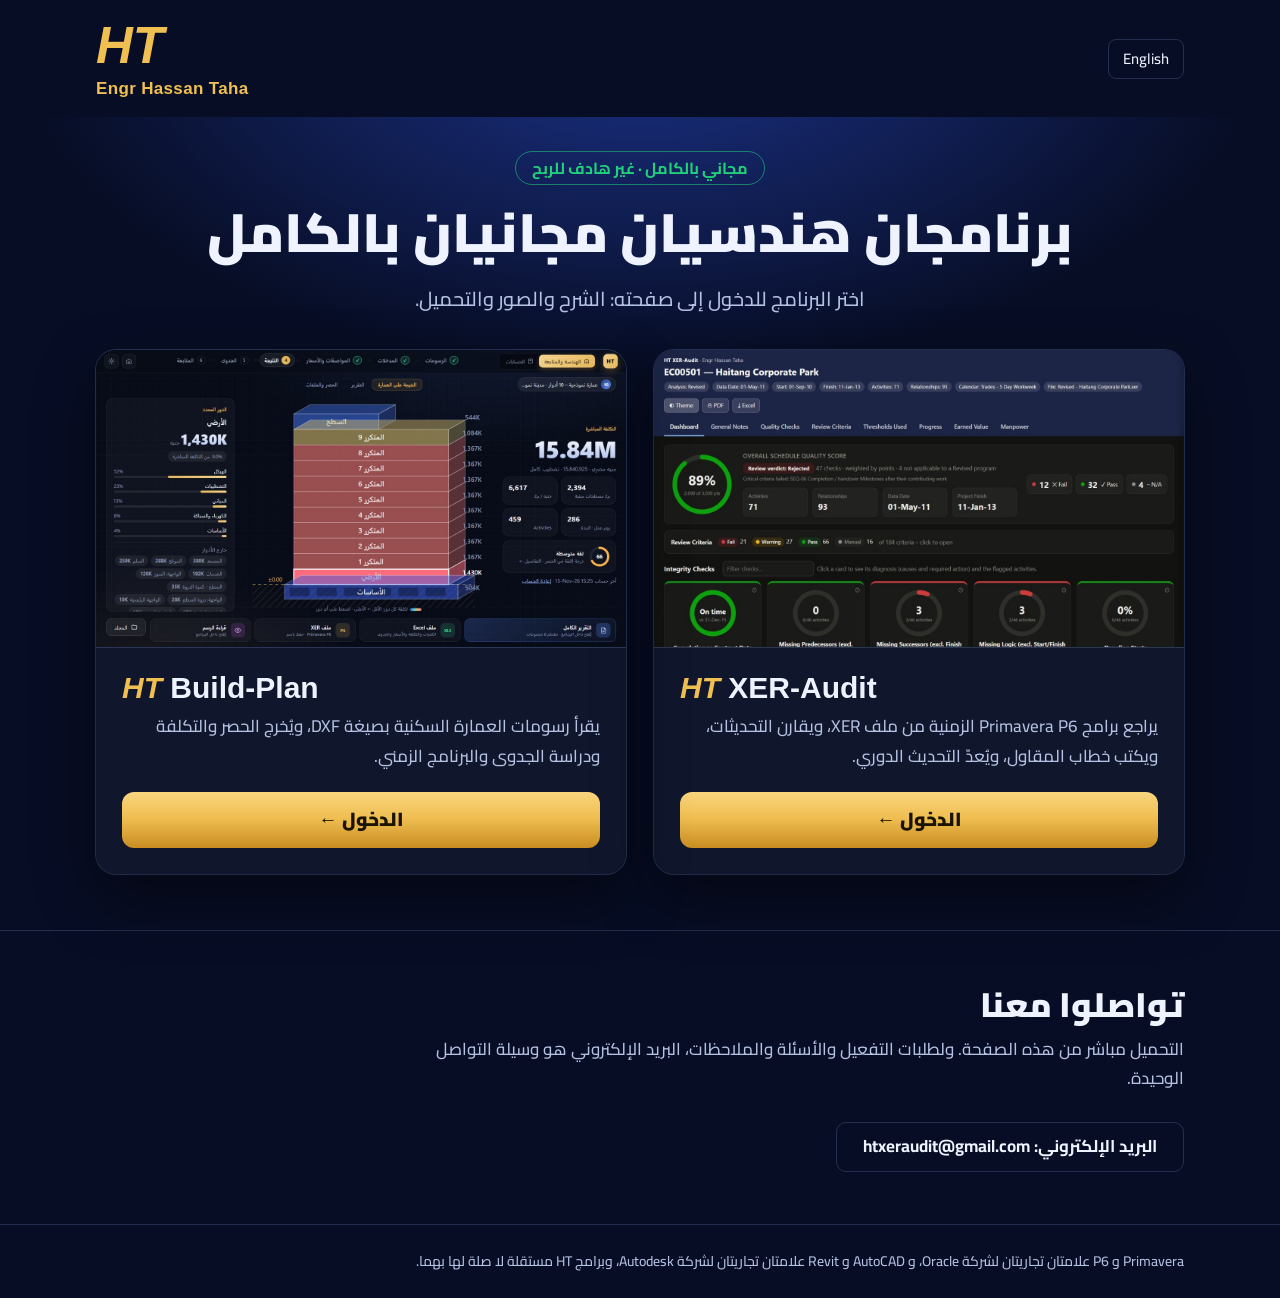
==== commit a69489ed: "HT Build-Plan: drawings as DXF files Co-Authored-By: Claude Opus 5.5 <noreply@anthropic.com>" ====
--- a/index.html
+++ b/index.html
@@ -284,15 +284,15 @@
  app_xer:'مراجعة برامج Primavera P6', app_bp:'إدارة هندسية متكاملة للمشروعات السكنية',
  home_h1:'برنامجان هندسيان مجانيان بالكامل', home_lead:'اختر البرنامج للدخول إلى صفحته: الشرح والصور والتحميل.',
  home_xer:'يراجع برامج Primavera P6 الزمنية من ملف XER، ويقارن التحديثات، ويكتب خطاب المقاول، ويُعدّ التحديث الدوري.',
- home_bp:'يقرأ رسومات العمارة السكنية بصيغة DWG أو DXF، ويُخرج الحصر والتكلفة ودراسة الجدوى والبرنامج الزمني.',
+ home_bp:'يقرأ رسومات العمارة السكنية بصيغة DXF، ويُخرج الحصر والتكلفة ودراسة الجدوى والبرنامج الزمني.',
  home_go:'الدخول ←',
  home_legal:'<bdi>Primavera</bdi> و <bdi>P6</bdi> علامتان تجاريتان لشركة <bdi>Oracle</bdi>، و <bdi>AutoCAD</bdi> و <bdi>Revit</bdi> علامتان تجاريتان لشركة <bdi>Autodesk</bdi>، وبرامج <bdi>HT</bdi> مستقلة لا صلة لها بهما.',
  b_h1:'من رسومات العمارة إلى الحصر والتكلفة والبرنامج الزمني',
- b_lead:'أضِف رسومات العمارة السكنية بصيغة DWG أو DXF (من AutoCAD، أو المصدَّرة من Revit)، فيقرؤها البرنامج كما يقرؤها المهندس: الأساسات والهيكل والمباني والتشطيبات، ثم يُخرج المقايسة والتكلفة والخامات ودراسة الجدوى والبرنامج الزمني في ملف XER لبرنامج Primavera P6.',
+ b_lead:'أضِف رسومات العمارة السكنية بصيغة DXF (من AutoCAD، أو المصدَّرة من Revit)، فيقرؤها البرنامج كما يقرؤها المهندس: الأساسات والهيكل والمباني والتشطيبات، ثم يُخرج المقايسة والتكلفة والخامات ودراسة الجدوى والبرنامج الزمني في ملف XER لبرنامج Primavera P6.',
  b_dlnote:'ملف مضغوط، نحو 148 ميجابايت. يعمل على Windows 10 أو 11، إصدار 64 بت.',
  b_fh:'العمارة كلها في برنامج واحد', b_fs:'للمطوّر العقاري والمقاول ومكتب التصميم: من الرسومات إلى تقدير التكلفة وخطة التنفيذ وحسابات المشروع.',
  b_rd_h:'قراءة الرسومات', b_rd_p:'يتعرّف على المساقط والقطاعات والواجهات وجداول الأعمدة والقواعد، بالعربية أو الإنجليزية، ويعرض ما قرأه لتراجعه قبل الحساب.',
- b_rd_1:'ملفات DXF، أو DWG (تحتاج AutoCAD على الجهاز)، من AutoCAD أو المصدَّرة من Revit', b_rd_2:'كل عنصر يعرف كيف يلتقي بما يجاوره، فلا يُحسب شيء مرتين', b_rd_3:'تنبيهات الرسم قبل الحساب',
+ b_rd_1:'ملفات DXF من AutoCAD، أو المصدَّرة من Revit', b_rd_2:'كل عنصر يعرف كيف يلتقي بما يجاوره، فلا يُحسب شيء مرتين', b_rd_3:'تنبيهات الرسم قبل الحساب',
  b_q_h:'المعلومات الناقصة سؤالًا سؤالًا', b_q_p:'لا يخمّن البرنامج أي كمية: ما ليس في الرسم يسأل عنه سؤالًا واحدًا في كل مرة، ويُظهر موضعه على الرسم.',
  b_q_1:'التسليح من التصميم، والوصلات والجنشات حسب الكود المصري ECP 203 و ACI 318', b_q_2:'الإجابات محفوظة، وتعدّلها متى شئت',
  b_res_h:'النتيجة على العمارة', b_res_p:'تكلفة كل دور على شكل العمارة نفسها، واضغط على أي دور لترى تفصيله.',
@@ -338,15 +338,15 @@
  app_xer:'Primavera P6 schedule review', app_bp:'Integrated engineering management of residential projects',
  home_h1:'Two engineering programs, completely free', home_lead:'Choose a program to open its page: what it does, pictures and download.',
  home_xer:'Reviews Primavera P6 schedules from the XER file, compares updates, writes the contractor letter and prepares the periodic update.',
- home_bp:'Reads the DWG or DXF drawings of a residential building and gives the quantities, the cost, the feasibility and the programme.',
+ home_bp:'Reads the DXF drawings of a residential building and gives the quantities, the cost, the feasibility and the programme.',
  home_go:'Open →',
  home_legal:'Primavera and P6 are trademarks of Oracle; AutoCAD and Revit are trademarks of Autodesk. The HT programs are independent and not connected with them.',
  b_h1:'From the building drawings to the quantities, the cost and the programme',
- b_lead:'Add the drawings of a residential building as DWG or DXF (from AutoCAD, or exported from Revit) and the program reads them as an engineer does: foundations, frame, masonry and finishes. Then it gives the BOQ, the cost, the materials, the feasibility study and the programme as an XER file for Primavera P6.',
+ b_lead:'Add the drawings of a residential building as DXF files (from AutoCAD, or exported from Revit) and the program reads them as an engineer does: foundations, frame, masonry and finishes. Then it gives the BOQ, the cost, the materials, the feasibility study and the programme as an XER file for Primavera P6.',
  b_dlnote:'Zip file, about 148 MB. Windows 10 or 11 (64-bit).',
  b_fh:'The whole building in one program', b_fs:'For developers, contractors and design offices: from the drawings to the cost estimate, the execution plan and the project accounts.',
  b_rd_h:'Reading the drawings', b_rd_p:'It finds the plans, sections, elevations and the column and footing schedules, in Arabic or English, and shows what it read for you to check before the calculation.',
- b_rd_1:'DXF files, or DWG (needs AutoCAD on the PC), from AutoCAD or exported from Revit', b_rd_2:'Every element knows how it meets the next one, so nothing is counted twice', b_rd_3:'Drawing warnings before the calculation',
+ b_rd_1:'DXF files from AutoCAD, or exported from Revit', b_rd_2:'Every element knows how it meets the next one, so nothing is counted twice', b_rd_3:'Drawing warnings before the calculation',
  b_q_h:'Missing information, one question at a time', b_q_p:'The program never guesses a quantity: what the drawing does not say, it asks one question at a time and shows where on the drawing.',
  b_q_1:'Reinforcement from the design; laps and hooks by ECP 203 and ACI 318', b_q_2:'Answers are saved and can be changed at any time',
  b_res_h:'The result on the building', b_res_p:'The cost of every floor on the building itself; click a floor to see its breakdown.',
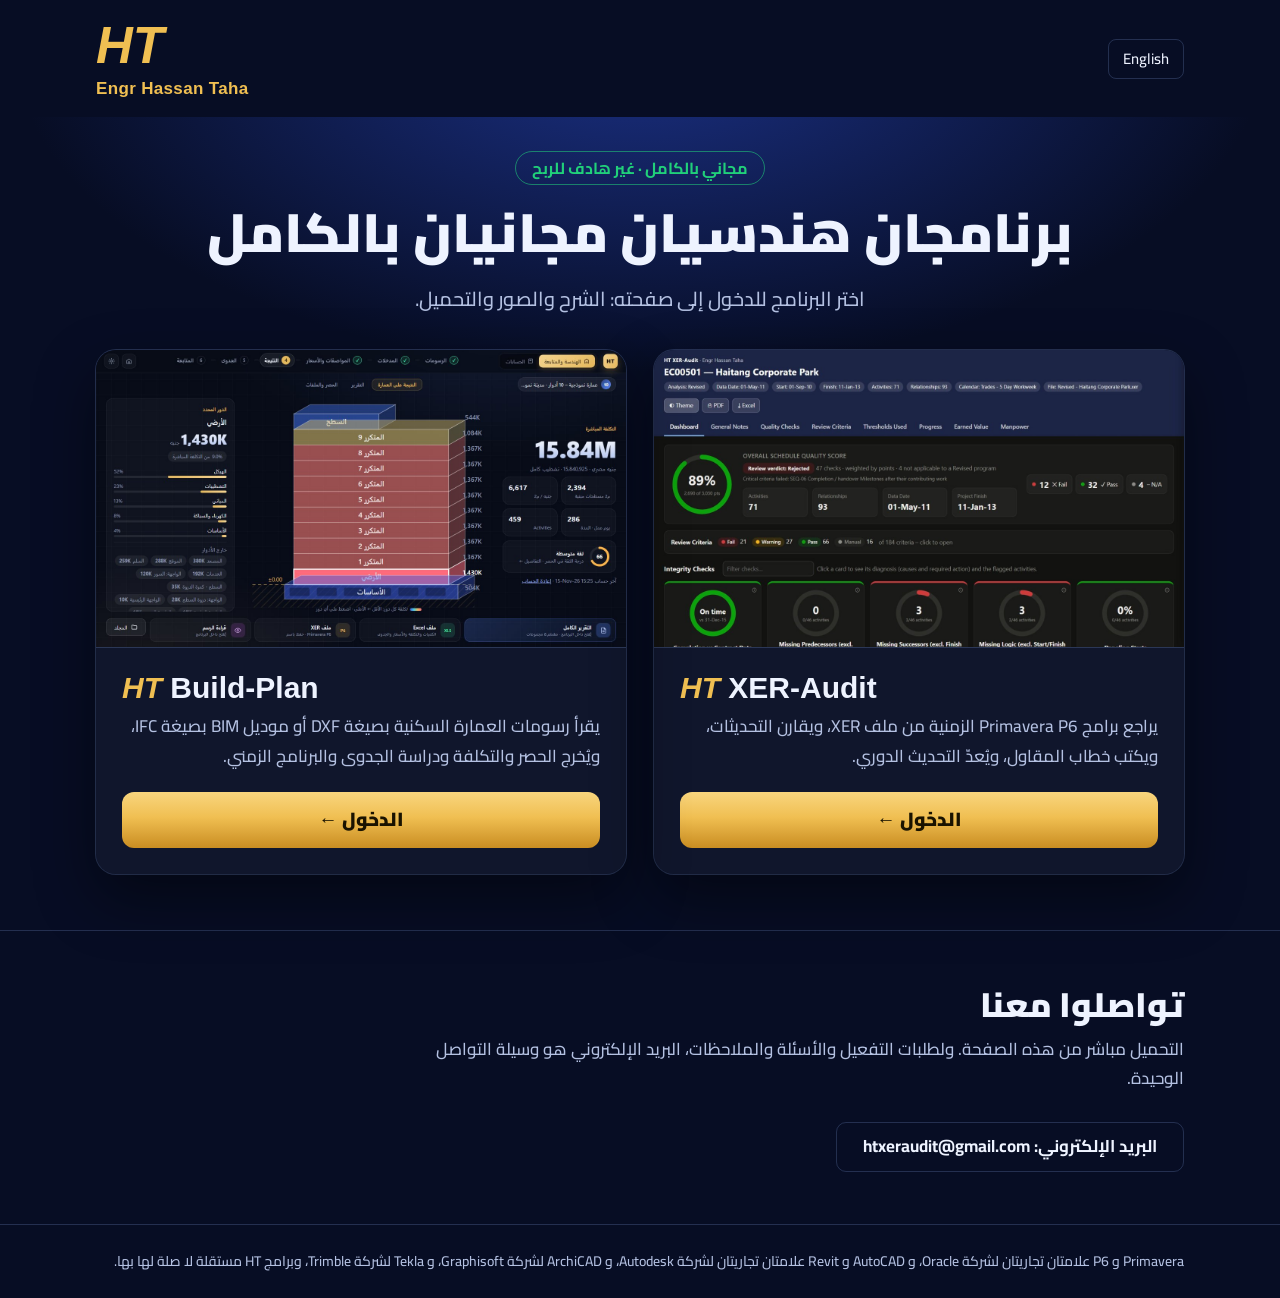
==== commit dc506c83: "HT Build-Plan page: IFC (BIM) models, new zip size 182 MB Co-Authored-By: Claude Opus 5.5 <noreply@a" ====
--- a/index.html
+++ b/index.html
@@ -189,7 +189,7 @@
     <a class="btn sec" href="#bstart" data-t="how"></a>
   </div>
   <p class="note" data-t="b_dlnote"></p>
-  <div class="shot heroshot"><img src="assets/bp_result.jpg" width="1400" height="788" data-alt="b_res_h" alt=""></div>
+  <div class="video"><video controls preload="none" poster="assets/bp_poster.jpg" src="assets/HT-Build-Plan-Promo.mp4"></video></div>
 </div></div>
 
 <section><div class="wrap">
@@ -284,17 +284,17 @@
  app_xer:'مراجعة برامج Primavera P6', app_bp:'إدارة هندسية متكاملة للمشروعات السكنية',
  home_h1:'برنامجان هندسيان مجانيان بالكامل', home_lead:'اختر البرنامج للدخول إلى صفحته: الشرح والصور والتحميل.',
  home_xer:'يراجع برامج Primavera P6 الزمنية من ملف XER، ويقارن التحديثات، ويكتب خطاب المقاول، ويُعدّ التحديث الدوري.',
- home_bp:'يقرأ رسومات العمارة السكنية بصيغة DXF، ويُخرج الحصر والتكلفة ودراسة الجدوى والبرنامج الزمني.',
+ home_bp:'يقرأ رسومات العمارة السكنية بصيغة DXF أو موديل BIM بصيغة IFC، ويُخرج الحصر والتكلفة ودراسة الجدوى والبرنامج الزمني.',
  home_go:'الدخول ←',
- home_legal:'<bdi>Primavera</bdi> و <bdi>P6</bdi> علامتان تجاريتان لشركة <bdi>Oracle</bdi>، و <bdi>AutoCAD</bdi> و <bdi>Revit</bdi> علامتان تجاريتان لشركة <bdi>Autodesk</bdi>، وبرامج <bdi>HT</bdi> مستقلة لا صلة لها بهما.',
+ home_legal:'<bdi>Primavera</bdi> و <bdi>P6</bdi> علامتان تجاريتان لشركة <bdi>Oracle</bdi>، و <bdi>AutoCAD</bdi> و <bdi>Revit</bdi> علامتان تجاريتان لشركة <bdi>Autodesk</bdi>، و <bdi>ArchiCAD</bdi> لشركة <bdi>Graphisoft</bdi>، و <bdi>Tekla</bdi> لشركة <bdi>Trimble</bdi>، وبرامج <bdi>HT</bdi> مستقلة لا صلة لها بها.',
  b_h1:'من رسومات العمارة إلى الحصر والتكلفة والبرنامج الزمني',
- b_lead:'أضِف رسومات العمارة السكنية بصيغة DXF (من AutoCAD، أو المصدَّرة من Revit)، فيقرؤها البرنامج كما يقرؤها المهندس: الأساسات والهيكل والمباني والتشطيبات، ثم يُخرج المقايسة والتكلفة والخامات ودراسة الجدوى والبرنامج الزمني في ملف XER لبرنامج Primavera P6.',
- b_dlnote:'ملف مضغوط، نحو 148 ميجابايت. يعمل على Windows 10 أو 11، إصدار 64 بت.',
+ b_lead:'أضِف رسومات العمارة السكنية بصيغة DXF (من AutoCAD، أو المصدَّرة من Revit)، أو موديل BIM واحدًا بصيغة IFC (من Revit أو ArchiCAD أو Tekla)، فيقرؤها البرنامج كما يقرؤها المهندس: الأساسات والهيكل والمباني والتشطيبات، ثم يُخرج المقايسة والتكلفة والخامات ودراسة الجدوى والبرنامج الزمني في ملف XER لبرنامج Primavera P6.',
+ b_dlnote:'ملف مضغوط، نحو 182 ميجابايت. يعمل على Windows 10 أو 11، إصدار 64 بت.',
  b_fh:'العمارة كلها في برنامج واحد', b_fs:'للمطوّر العقاري والمقاول ومكتب التصميم: من الرسومات إلى تقدير التكلفة وخطة التنفيذ وحسابات المشروع.',
- b_rd_h:'قراءة الرسومات', b_rd_p:'يتعرّف على المساقط والقطاعات والواجهات وجداول الأعمدة والقواعد، بالعربية أو الإنجليزية، ويعرض ما قرأه لتراجعه قبل الحساب.',
- b_rd_1:'ملفات DXF من AutoCAD، أو المصدَّرة من Revit', b_rd_2:'كل عنصر يعرف كيف يلتقي بما يجاوره، فلا يُحسب شيء مرتين', b_rd_3:'تنبيهات الرسم قبل الحساب',
+ b_rd_h:'قراءة الرسومات', b_rd_p:'يتعرّف على المساقط والقطاعات والواجهات وجداول الأعمدة والقواعد، بالعربية أو الإنجليزية، ويعرض ما قرأه لتراجعه قبل الحساب. ومن موديل IFC يقيس المناسيب والارتفاعات والقطاعات والفتحات والغرف على الموديل الثلاثي الأبعاد نفسه.',
+ b_rd_1:'ملفات DXF من AutoCAD أو Revit، أو موديل IFC واحد من Revit أو ArchiCAD أو Tekla', b_rd_2:'كل عنصر يعرف كيف يلتقي بما يجاوره، فلا يُحسب شيء مرتين', b_rd_3:'تنبيهات الرسم قبل الحساب',
  b_q_h:'المعلومات الناقصة سؤالًا سؤالًا', b_q_p:'لا يخمّن البرنامج أي كمية: ما ليس في الرسم يسأل عنه سؤالًا واحدًا في كل مرة، ويُظهر موضعه على الرسم.',
- b_q_1:'التسليح من التصميم، والوصلات والجنشات حسب الكود المصري ECP 203 و ACI 318', b_q_2:'الإجابات محفوظة، وتعدّلها متى شئت',
+ b_q_1:'التسليح من التصميم (وفي موديل IFC من ملف Excel تملؤه)، والوصلات والجنشات حسب الكود المصري ECP 203 و ACI 318', b_q_2:'الإجابات محفوظة، وتعدّلها متى شئت',
  b_res_h:'النتيجة على العمارة', b_res_p:'تكلفة كل دور على شكل العمارة نفسها، واضغط على أي دور لترى تفصيله.',
  b_res_1:'التكلفة المباشرة، وسعر المتر، ومدة التنفيذ', b_res_2:'درجة الثقة في الحصر', b_res_3:'ملف Excel للكميات والأسعار، وملف XER لبرنامج Primavera P6',
  b_rep_h:'التقرير ودراسة الجدوى', b_rep_p:'تقرير كامل في مجموعات: الملخص، والحصر والكميات، والتكلفة والتوريد، والبرنامج الزمني، والجدوى.',
@@ -338,17 +338,17 @@
  app_xer:'Primavera P6 schedule review', app_bp:'Integrated engineering management of residential projects',
  home_h1:'Two engineering programs, completely free', home_lead:'Choose a program to open its page: what it does, pictures and download.',
  home_xer:'Reviews Primavera P6 schedules from the XER file, compares updates, writes the contractor letter and prepares the periodic update.',
- home_bp:'Reads the DXF drawings of a residential building and gives the quantities, the cost, the feasibility and the programme.',
+ home_bp:'Reads the DXF drawings or the IFC (BIM) model of a residential building and gives the quantities, the cost, the feasibility and the programme.',
  home_go:'Open →',
- home_legal:'Primavera and P6 are trademarks of Oracle; AutoCAD and Revit are trademarks of Autodesk. The HT programs are independent and not connected with them.',
+ home_legal:'Primavera and P6 are trademarks of Oracle; AutoCAD and Revit are trademarks of Autodesk; ArchiCAD of Graphisoft; Tekla of Trimble. The HT programs are independent and not connected with them.',
  b_h1:'From the building drawings to the quantities, the cost and the programme',
- b_lead:'Add the drawings of a residential building as DXF files (from AutoCAD, or exported from Revit) and the program reads them as an engineer does: foundations, frame, masonry and finishes. Then it gives the BOQ, the cost, the materials, the feasibility study and the programme as an XER file for Primavera P6.',
- b_dlnote:'Zip file, about 148 MB. Windows 10 or 11 (64-bit).',
+ b_lead:'Add the drawings of a residential building as DXF files (from AutoCAD, or exported from Revit), or one BIM model as an IFC file (from Revit, ArchiCAD or Tekla), and the program reads them as an engineer does: foundations, frame, masonry and finishes. Then it gives the BOQ, the cost, the materials, the feasibility study and the programme as an XER file for Primavera P6.',
+ b_dlnote:'Zip file, about 182 MB. Windows 10 or 11 (64-bit).',
  b_fh:'The whole building in one program', b_fs:'For developers, contractors and design offices: from the drawings to the cost estimate, the execution plan and the project accounts.',
- b_rd_h:'Reading the drawings', b_rd_p:'It finds the plans, sections, elevations and the column and footing schedules, in Arabic or English, and shows what it read for you to check before the calculation.',
- b_rd_1:'DXF files from AutoCAD, or exported from Revit', b_rd_2:'Every element knows how it meets the next one, so nothing is counted twice', b_rd_3:'Drawing warnings before the calculation',
+ b_rd_h:'Reading the drawings', b_rd_p:'It finds the plans, sections, elevations and the column and footing schedules, in Arabic or English, and shows what it read for you to check before the calculation. From an IFC model it measures the levels, heights, sections, openings and rooms on the 3D model itself.',
+ b_rd_1:'DXF files from AutoCAD or Revit, or one IFC model from Revit, ArchiCAD or Tekla', b_rd_2:'Every element knows how it meets the next one, so nothing is counted twice', b_rd_3:'Drawing warnings before the calculation',
  b_q_h:'Missing information, one question at a time', b_q_p:'The program never guesses a quantity: what the drawing does not say, it asks one question at a time and shows where on the drawing.',
- b_q_1:'Reinforcement from the design; laps and hooks by ECP 203 and ACI 318', b_q_2:'Answers are saved and can be changed at any time',
+ b_q_1:'Reinforcement from the design (for an IFC model, from an Excel file you fill in); laps and hooks by ECP 203 and ACI 318', b_q_2:'Answers are saved and can be changed at any time',
  b_res_h:'The result on the building', b_res_p:'The cost of every floor on the building itself; click a floor to see its breakdown.',
  b_res_1:'Direct cost, cost per m² and duration', b_res_2:'A confidence score for the take-off', b_res_3:'An Excel file of quantities and prices, and an XER file for Primavera P6',
  b_rep_h:'Report and feasibility', b_rep_p:'A full report in groups: summary, take-off and quantities, cost and procurement, programme and feasibility.',
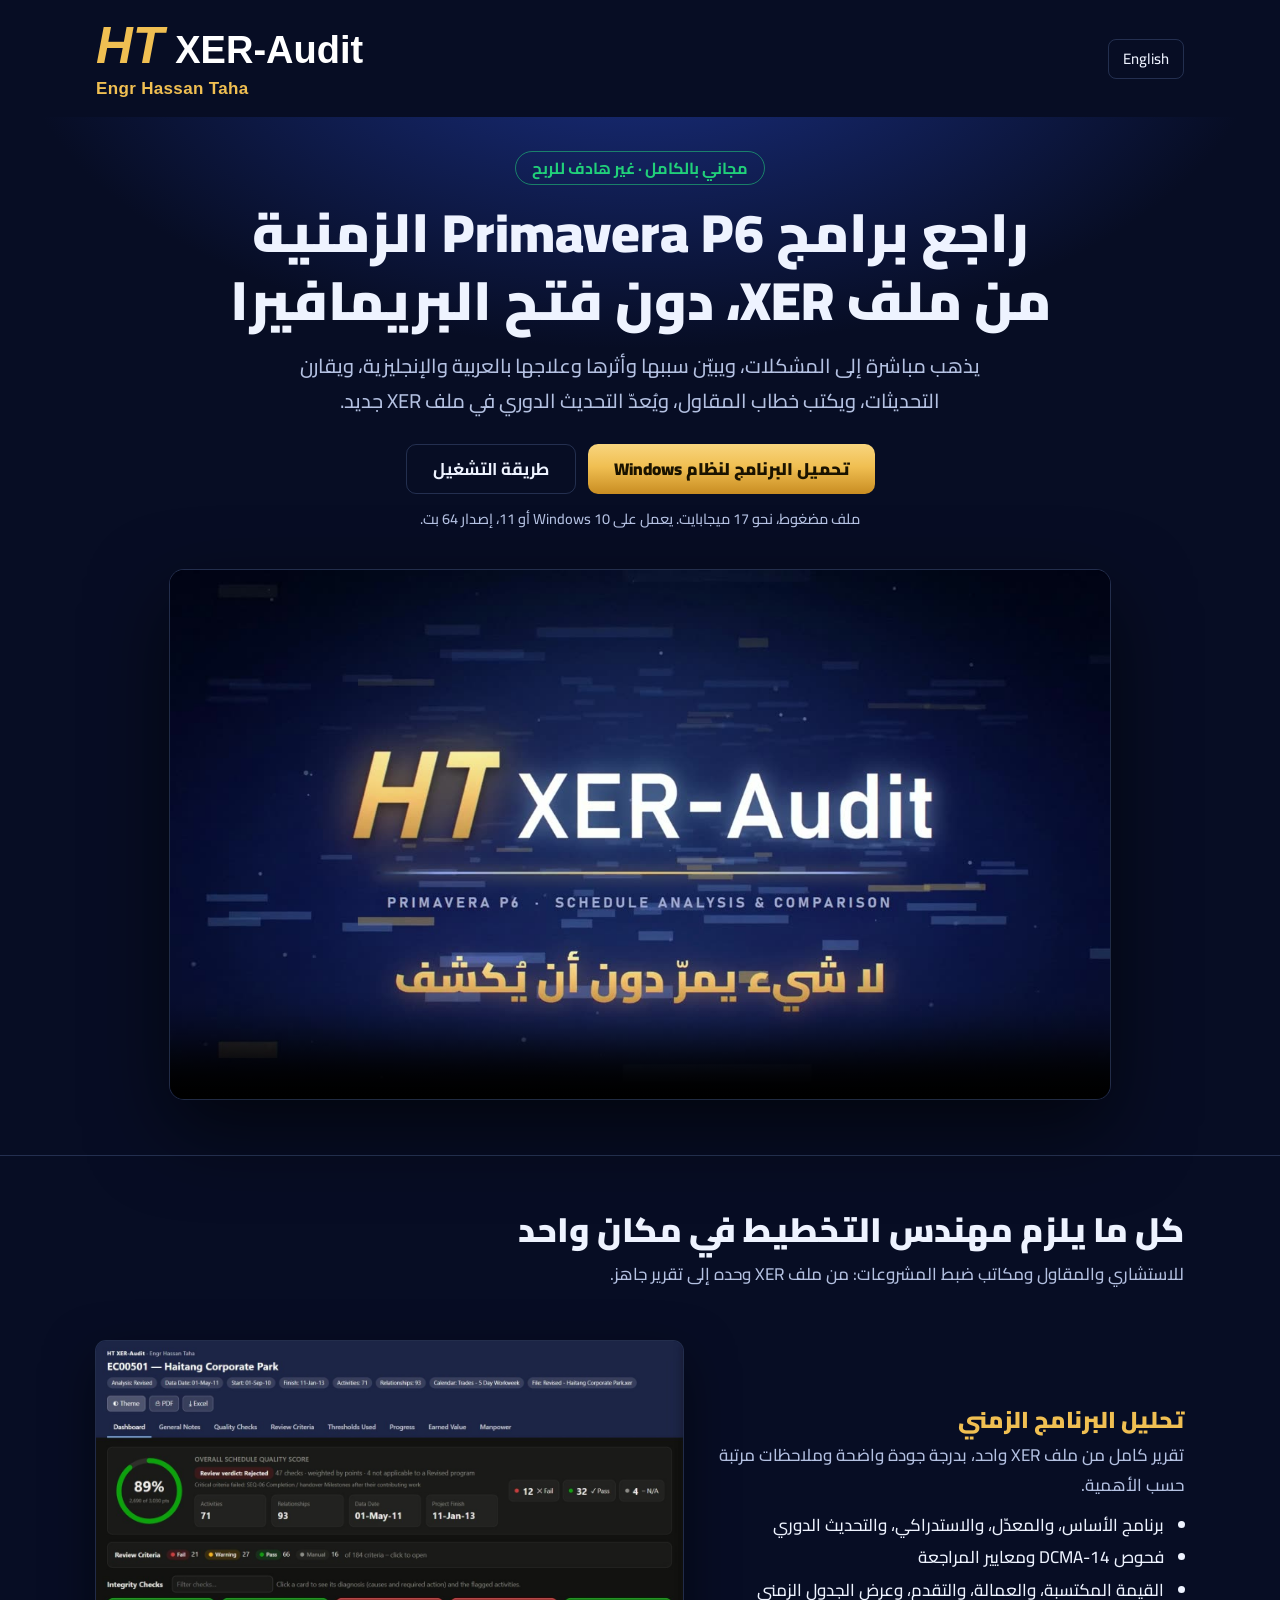
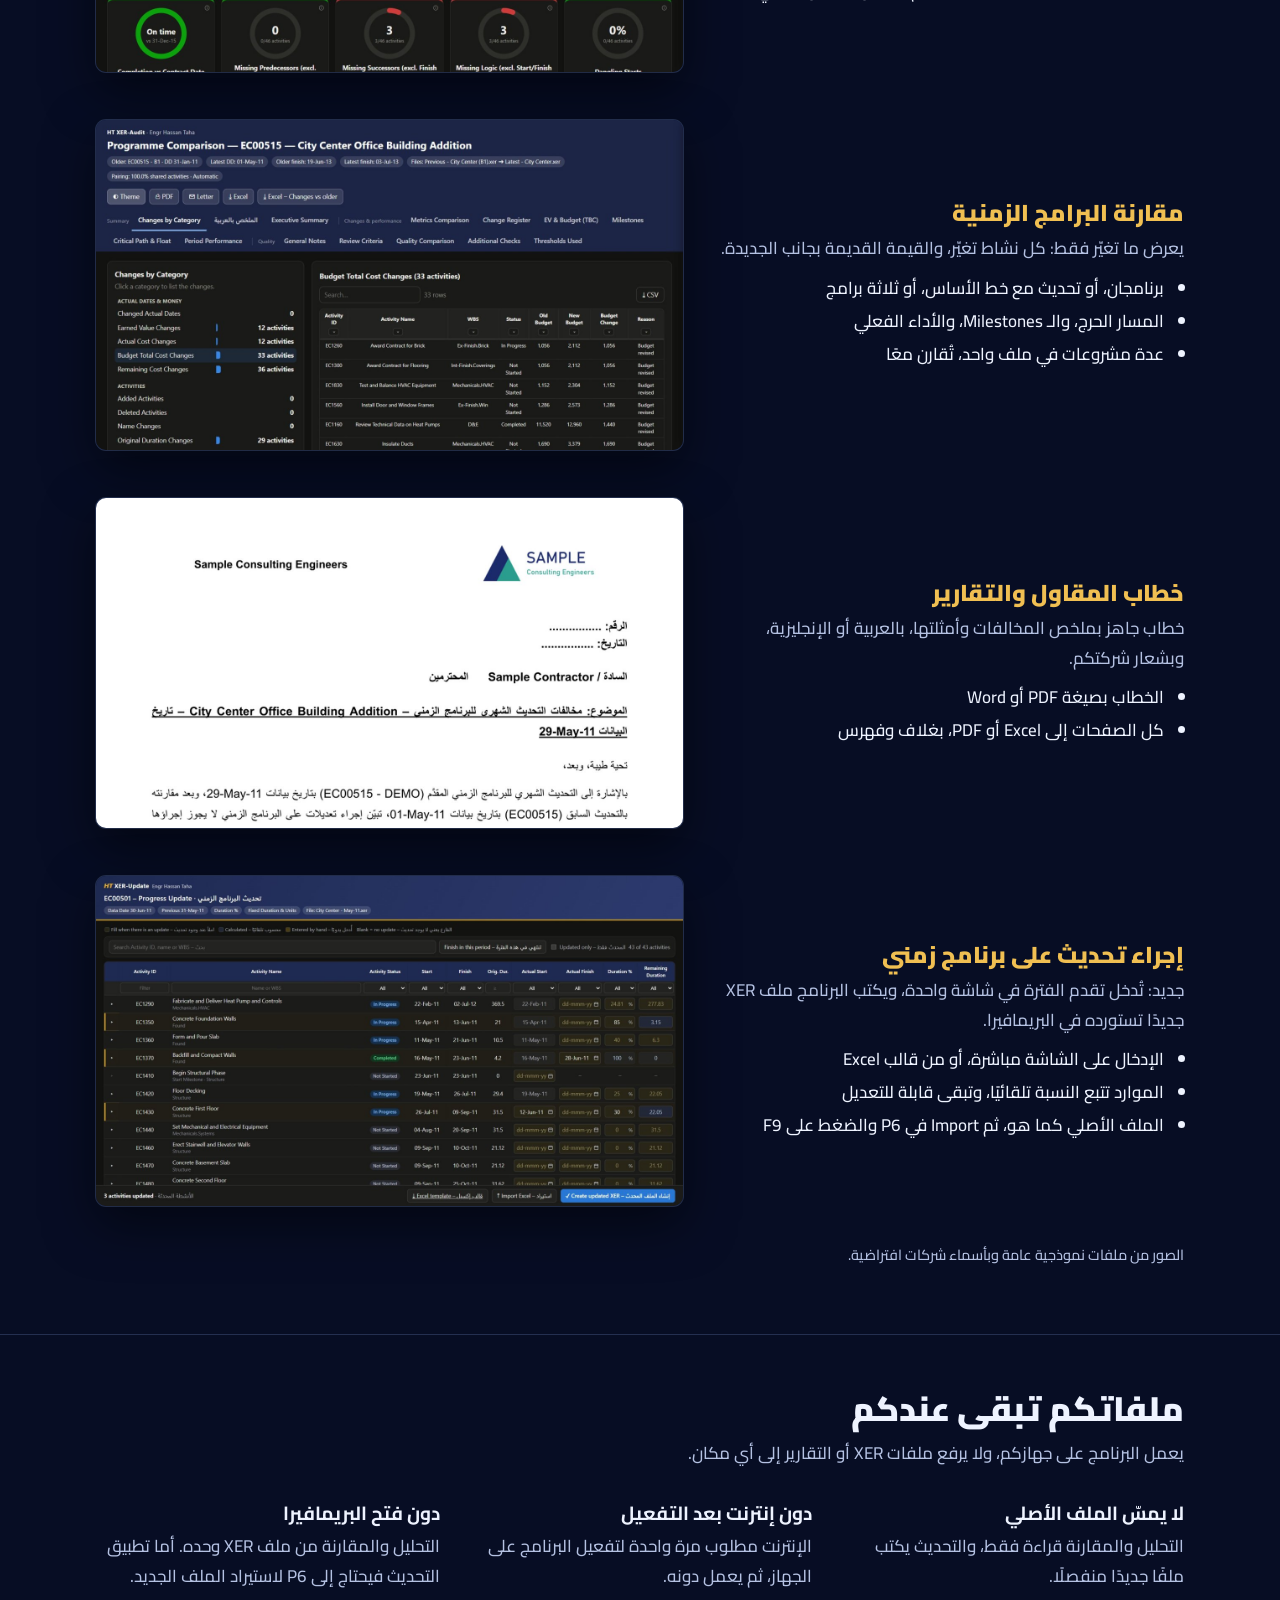
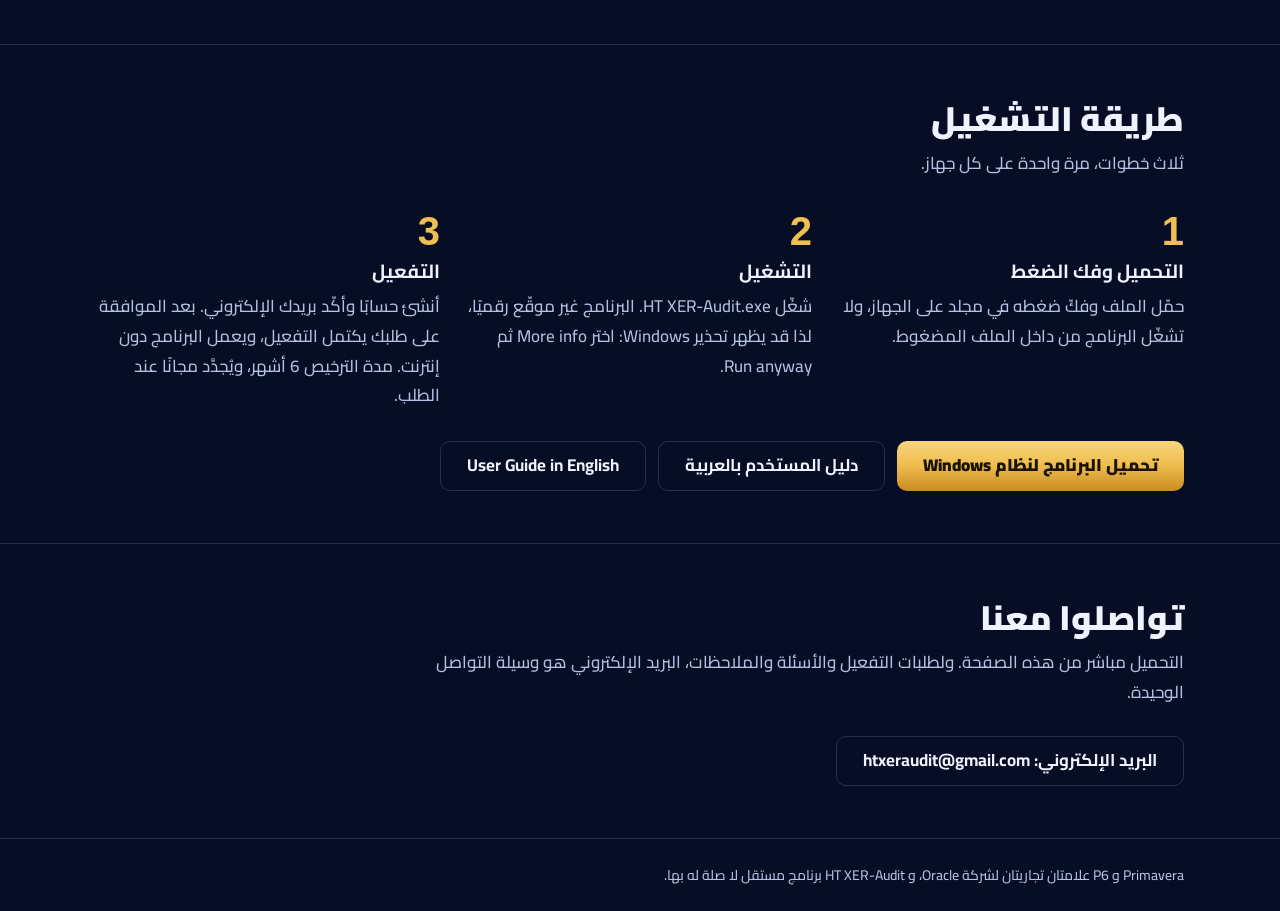
==== commit 12f4e106: "HT XER-Audit alone again (HT Build-Plan has its own site); old Build-Plan links forward to it Co-Aut" ====
--- a/index.html
+++ b/index.html
@@ -62,61 +62,19 @@
 .contact{display:flex;flex-wrap:wrap;gap:12px}
 footer{border-top:1px solid var(--line);padding-block:24px;color:var(--ink2);font-size:14px}
 bdi{unicode-bidi:isolate;white-space:nowrap}
-/* 15-Nov-26 two programs on one page: the switch under the header */
-.apps{display:flex;justify-content:center;gap:10px;padding-block:6px 4px;flex-wrap:wrap}
-.app{display:inline-flex;flex-direction:column;align-items:center;min-width:220px;min-height:58px;justify-content:center;padding:8px 22px;border-radius:14px;border:1px solid var(--line);background:rgba(255,255,255,.03);color:var(--ink);font:inherit;cursor:pointer;text-decoration:none}
-.app b{font:700 19px/1.2 Bahnschrift,"Segoe UI",sans-serif;direction:ltr}
-.app small{color:var(--ink2);font-size:13.5px;line-height:1.4}
-.app:hover{border-color:var(--gold)}
-.app[aria-selected=true]{background:linear-gradient(180deg,rgba(240,191,82,.16),rgba(240,191,82,.05));border-color:var(--gold);box-shadow:0 0 0 1px rgba(240,191,82,.35)}
-.app[aria-selected=true] b{color:var(--gold)}
-.heroshot{margin:38px auto 0;max-width:940px}
-[hidden]{display:none!important}
-/* the start page: the two programs as two big buttons */
-.pcards{display:grid;grid-template-columns:1fr 1fr;gap:28px;margin-top:34px;text-align:start}
-.pcard{display:flex;flex-direction:column;border-radius:20px;overflow:hidden;text-decoration:none;color:var(--ink);background:rgba(255,255,255,.035);box-shadow:0 0 0 1px var(--line),0 24px 60px rgba(0,0,0,.45);transition:transform .15s,box-shadow .15s}
-.pcard:hover{transform:translateY(-4px);box-shadow:0 0 0 2px var(--gold),0 30px 70px rgba(0,0,0,.55)}
-.pcard img{width:100%;height:auto;aspect-ratio:16/9;object-fit:cover;border-bottom:1px solid var(--line)}
-.pcard .pc{padding:22px 26px 26px;display:flex;flex-direction:column;gap:6px;flex:1}
-.pcard b{font:800 30px/1.2 Bahnschrift,"Segoe UI",sans-serif;direction:ltr;text-align:start}
-.pcard b i{color:var(--gold)}
-.pcard .pd{color:var(--ink2);font-size:17px;flex:1}
-.pcard .go{align-self:stretch;margin-top:14px;min-height:56px;display:flex;align-items:center;justify-content:center;border-radius:12px;font-weight:900;font-size:19px;background:linear-gradient(180deg,#f8d57e,var(--gold) 45%,var(--gold2));color:#1a1300}
-@media (max-width:820px){.pcards{grid-template-columns:1fr;gap:20px}}
-@media (max-width:820px){.app{min-width:0;flex:1 1 45%}}
 @media (max-width:820px){.feature{grid-template-columns:1fr;gap:16px}.feature .shot{order:2}.steps,.facts{grid-template-columns:1fr;gap:20px}section{padding-block:40px}.btn{width:100%}.contact .btn{width:auto;flex:1 1 auto}}
 @media (prefers-reduced-motion:reduce){html{scroll-behavior:auto}.btn{transition:none}}
 </style>
+<script>/* 16-Nov-26: HT Build-Plan has its own site now — its old links on this page go there */
+(function(){var h=location.hash,q=new URLSearchParams(location.search).get('app');if(h==='#build-plan'||h==='#bstart'||q==='bp')location.replace('https://htxeraudit.github.io/HT-Build-Plan/');})();</script>
 </head>
 <body>
 <div class="wrap"><header class="top" dir="ltr">
-  <a class="brand" href="#" aria-label="HT, Engr Hassan Taha"><span class="logo"><b>HT</b><span id="logoName">XER-Audit</span></span><span class="by">Engr Hassan Taha</span></a>
+  <a class="brand" href="#" aria-label="HT XER-Audit, Engr Hassan Taha"><span class="logo"><b>HT</b><span>XER-Audit</span></span><span class="by">Engr Hassan Taha</span></a>
   <button class="lang" id="lang" type="button">English</button>
 </header></div>
-<div id="p-home">
-<div class="hero"><div class="wrap">
-  <span class="free" data-t="free"></span>
-  <h1 data-t="home_h1"></h1>
-  <p class="lead" data-t="home_lead"></p>
-  <div class="pcards">
-    <a class="pcard" href="#xer-audit" data-app="xer">
-      <img src="assets/shot_analysis.jpg" width="1400" height="788" alt="HT XER-Audit">
-      <div class="pc"><b><i>HT</i> XER-Audit</b><span class="pd" data-t="home_xer"></span><span class="go" data-t="home_go"></span></div>
-    </a>
-    <a class="pcard" href="#build-plan" data-app="bp">
-      <img src="assets/bp_result.jpg" width="1400" height="788" alt="HT Build-Plan">
-      <div class="pc"><b><i>HT</i> Build-Plan</b><span class="pd" data-t="home_bp"></span><span class="go" data-t="home_go"></span></div>
-    </a>
-  </div>
-</div></div>
-</div>
-<div class="wrap"><nav class="apps" id="apps" role="tablist">
-  <a class="app" role="tab" id="tab-xer" href="#xer-audit" data-app="xer"><b>HT XER-Audit</b><small data-t="app_xer"></small></a>
-  <a class="app" role="tab" id="tab-bp" href="#build-plan" data-app="bp"><b>HT Build-Plan</b><small data-t="app_bp"></small></a>
-</nav></div>
 
 <main>
-<div id="p-xer">
 <div class="hero"><div class="wrap">
   <span class="free" data-t="free"></span>
   <h1 data-t="h1"></h1>
@@ -176,71 +134,6 @@
     <a class="btn sec" id="gen" href="#start" data-t="gen"></a>
   </div>
 </div></section>
-</div>
-
-<!-- HT Build-Plan (15-Nov-26) -->
-<div id="p-bp" hidden>
-<div class="hero"><div class="wrap">
-  <span class="free" data-t="free"></span>
-  <h1 data-t="b_h1"></h1>
-  <p class="lead" data-t="b_lead"></p>
-  <div class="cta">
-    <a class="btn pri" id="bdl" href="#bstart"><span data-t="dl"></span></a>
-    <a class="btn sec" href="#bstart" data-t="how"></a>
-  </div>
-  <p class="note" data-t="b_dlnote"></p>
-  <div class="video"><video controls preload="none" poster="assets/bp_poster.jpg" src="assets/HT-Build-Plan-Promo.mp4"></video></div>
-</div></div>
-
-<section><div class="wrap">
-  <h2 data-t="b_fh"></h2>
-  <p class="sub" data-t="b_fs"></p>
-  <div class="feature">
-    <div><h3 data-t="b_rd_h"></h3><p data-t="b_rd_p"></p><ul><li data-t="b_rd_1"></li><li data-t="b_rd_2"></li><li data-t="b_rd_3"></li></ul></div>
-    <div class="shot"><img src="assets/bp_read.jpg" width="1400" height="788" loading="lazy" data-alt="b_rd_h" alt=""></div>
-  </div>
-  <div class="feature">
-    <div><h3 data-t="b_q_h"></h3><p data-t="b_q_p"></p><ul><li data-t="b_q_1"></li><li data-t="b_q_2"></li></ul></div>
-    <div class="shot"><img src="assets/bp_ask.jpg" width="1400" height="788" loading="lazy" data-alt="b_q_h" alt=""></div>
-  </div>
-  <div class="feature">
-    <div><h3 data-t="b_res_h"></h3><p data-t="b_res_p"></p><ul><li data-t="b_res_1"></li><li data-t="b_res_2"></li><li data-t="b_res_3"></li></ul></div>
-    <div class="shot"><img src="assets/bp_result.jpg" width="1400" height="788" loading="lazy" data-alt="b_res_h" alt=""></div>
-  </div>
-  <div class="feature">
-    <div><h3 data-t="b_rep_h"></h3><p data-t="b_rep_p"></p><ul><li data-t="b_rep_1"></li><li data-t="b_rep_2"></li><li data-t="b_rep_3"></li></ul></div>
-    <div class="shot"><img src="assets/bp_report.jpg" width="1400" height="788" loading="lazy" data-alt="b_rep_h" alt=""></div>
-  </div>
-  <div class="feature">
-    <div><h3 data-t="b_acc_h"></h3><p data-t="b_acc_p"></p><ul><li data-t="b_acc_1"></li><li data-t="b_acc_2"></li></ul></div>
-    <div class="shot"><img src="assets/bp_accounts.jpg" width="1400" height="788" loading="lazy" data-alt="b_acc_h" alt=""></div>
-  </div>
-  <p class="note" data-t="b_samples"></p>
-</div></section>
-
-<section><div class="wrap">
-  <h2 data-t="t_h"></h2>
-  <p class="sub" data-t="b_t_s"></p>
-  <div class="facts">
-    <div><b data-t="b_t1b"></b><span data-t="b_t1"></span></div>
-    <div><b data-t="t2b"></b><span data-t="t2"></span></div>
-    <div><b data-t="b_t3b"></b><span data-t="b_t3"></span></div>
-  </div>
-</div></section>
-
-<section id="bstart"><div class="wrap">
-  <h2 data-t="s_h"></h2>
-  <p class="sub" data-t="s_s"></p>
-  <ol class="steps">
-    <li><b data-t="s1b"></b><span data-t="b_s1"></span></li>
-    <li><b data-t="s2b"></b><span data-t="b_s2"></span></li>
-    <li><b data-t="s3b"></b><span data-t="b_s3"></span></li>
-  </ol>
-  <div class="cta" style="margin-top:30px;justify-content:flex-start">
-    <a class="btn pri" id="bdl2" href="#bstart"><span data-t="dl"></span></a>
-  </div>
-</div></section>
-</div>
 
 <section><div class="wrap">
   <h2 data-t="k_h"></h2>
@@ -249,7 +142,7 @@
 </div></section>
 </main>
 
-<footer><div class="wrap" id="legal"></div></footer>
+<footer><div class="wrap" data-t="legal"></div></footer>
 
 <script>
 /* The only lines to edit. EMAIL empty = no e-mail button. YOUTUBE = the id after watch?v= (empty = the video file in assets). */
@@ -280,35 +173,7 @@
  s3b:'التفعيل', s3:'أنشئ حسابًا وأكّد بريدك الإلكتروني. بعد الموافقة على طلبك يكتمل التفعيل، ويعمل البرنامج دون إنترنت. مدة الترخيص 6 أشهر، ويُجدَّد مجانًا عند الطلب.',
  gar:'دليل المستخدم بالعربية', gen:'User Guide in English',
  k_h:'تواصلوا معنا', k_s:'التحميل مباشر من هذه الصفحة. ولطلبات التفعيل والأسئلة والملاحظات، البريد الإلكتروني هو وسيلة التواصل الوحيدة.', mail:'البريد الإلكتروني', lang:'English',
- legal:'<bdi>Primavera</bdi> و <bdi>P6</bdi> علامتان تجاريتان لشركة <bdi>Oracle</bdi>، و <bdi>HT XER-Audit</bdi> برنامج مستقل لا صلة له بها.',
- app_xer:'مراجعة برامج Primavera P6', app_bp:'إدارة هندسية متكاملة للمشروعات السكنية',
- home_h1:'برنامجان هندسيان مجانيان بالكامل', home_lead:'اختر البرنامج للدخول إلى صفحته: الشرح والصور والتحميل.',
- home_xer:'يراجع برامج Primavera P6 الزمنية من ملف XER، ويقارن التحديثات، ويكتب خطاب المقاول، ويُعدّ التحديث الدوري.',
- home_bp:'يقرأ رسومات العمارة السكنية بصيغة DXF أو موديل BIM بصيغة IFC، ويُخرج الحصر والتكلفة ودراسة الجدوى والبرنامج الزمني.',
- home_go:'الدخول ←',
- home_legal:'<bdi>Primavera</bdi> و <bdi>P6</bdi> علامتان تجاريتان لشركة <bdi>Oracle</bdi>، و <bdi>AutoCAD</bdi> و <bdi>Revit</bdi> علامتان تجاريتان لشركة <bdi>Autodesk</bdi>، و <bdi>ArchiCAD</bdi> لشركة <bdi>Graphisoft</bdi>، و <bdi>Tekla</bdi> لشركة <bdi>Trimble</bdi>، وبرامج <bdi>HT</bdi> مستقلة لا صلة لها بها.',
- b_h1:'من رسومات العمارة إلى الحصر والتكلفة والبرنامج الزمني',
- b_lead:'أضِف رسومات العمارة السكنية بصيغة DXF (من AutoCAD، أو المصدَّرة من Revit)، أو موديل BIM واحدًا بصيغة IFC (من Revit أو ArchiCAD أو Tekla)، فيقرؤها البرنامج كما يقرؤها المهندس: الأساسات والهيكل والمباني والتشطيبات، ثم يُخرج المقايسة والتكلفة والخامات ودراسة الجدوى والبرنامج الزمني في ملف XER لبرنامج Primavera P6.',
- b_dlnote:'ملف مضغوط، نحو 182 ميجابايت. يعمل على Windows 10 أو 11، إصدار 64 بت.',
- b_fh:'العمارة كلها في برنامج واحد', b_fs:'للمطوّر العقاري والمقاول ومكتب التصميم: من الرسومات إلى تقدير التكلفة وخطة التنفيذ وحسابات المشروع.',
- b_rd_h:'قراءة الرسومات', b_rd_p:'يتعرّف على المساقط والقطاعات والواجهات وجداول الأعمدة والقواعد، بالعربية أو الإنجليزية، ويعرض ما قرأه لتراجعه قبل الحساب. ومن موديل IFC يقيس المناسيب والارتفاعات والقطاعات والفتحات والغرف على الموديل الثلاثي الأبعاد نفسه.',
- b_rd_1:'ملفات DXF من AutoCAD أو Revit، أو موديل IFC واحد من Revit أو ArchiCAD أو Tekla', b_rd_2:'كل عنصر يعرف كيف يلتقي بما يجاوره، فلا يُحسب شيء مرتين', b_rd_3:'تنبيهات الرسم قبل الحساب',
- b_q_h:'المعلومات الناقصة سؤالًا سؤالًا', b_q_p:'لا يخمّن البرنامج أي كمية: ما ليس في الرسم يسأل عنه سؤالًا واحدًا في كل مرة، ويُظهر موضعه على الرسم.',
- b_q_1:'التسليح من التصميم (وفي موديل IFC من ملف Excel تملؤه)، والوصلات والجنشات حسب الكود المصري ECP 203 و ACI 318', b_q_2:'الإجابات محفوظة، وتعدّلها متى شئت',
- b_res_h:'النتيجة على العمارة', b_res_p:'تكلفة كل دور على شكل العمارة نفسها، واضغط على أي دور لترى تفصيله.',
- b_res_1:'التكلفة المباشرة، وسعر المتر، ومدة التنفيذ', b_res_2:'درجة الثقة في الحصر', b_res_3:'ملف Excel للكميات والأسعار، وملف XER لبرنامج Primavera P6',
- b_rep_h:'التقرير ودراسة الجدوى', b_rep_p:'تقرير كامل في مجموعات: الملخص، والحصر والكميات، والتكلفة والتوريد، والبرنامج الزمني، والجدوى.',
- b_rep_1:'المبيعات وصافي الربح وسعر التعادل', b_rep_2:'المعالم الرئيسية (Milestones) للمشروع', b_rep_3:'طباعة أو حفظ PDF',
- b_acc_h:'حسابات المشروع', b_acc_p:'دفتر لكل مشروع: الخزينة والبنك، والموردون والمقاولون، والمشترون، والشركاء، بإيصالاتها.',
- b_acc_1:'الفواتير الواردة ومتابعتها', b_acc_2:'تقارير الحسابات بصيغ Excel و HTML و PDF',
- b_samples:'الصور من مشروع نموذجي ورسم تجريبي وبأسماء افتراضية.',
- b_t_s:'يعمل البرنامج على جهازكم، ولا يرفع الرسومات أو المشروعات أو الحسابات إلى أي مكان.',
- b_t1b:'الرسومات الأصلية كما هي', b_t1:'يقرأ البرنامج نسخة داخل مجلد المشروع، ولا يغيّر ملفاتكم.',
- b_t3b:'أسعاركم أنتم', b_t3:'لكل مشروع قائمة أسعار خاصة به تعدّلونها حسب موقعه.',
- b_s1:'حمّل الملف وفكّ ضغطه في مجلد على الجهاز، واترك المجلد libs بجوار البرنامج كما هو.',
- b_s2:'شغّل HT Build-Plan.exe.‏ البرنامج غير موقّع رقميًا، لذا قد يظهر تحذير Windows: اختر More info ثم Run anyway.‏',
- b_s3:'أنشئ حسابًا وأكّد بريدك الإلكتروني. بعد الموافقة على طلبك يصلك بريد بمدة الترخيص، ويكتمل التفعيل ويعمل البرنامج دون إنترنت. مدة الترخيص 6 أشهر، وتُجدَّد مجانًا عند الطلب.',
- b_legal:'<bdi>AutoCAD</bdi> و <bdi>Revit</bdi> علامتان تجاريتان لشركة <bdi>Autodesk</bdi>، و <bdi>Primavera</bdi> و <bdi>P6</bdi> علامتان تجاريتان لشركة <bdi>Oracle</bdi>، و <bdi>HT Build-Plan</bdi> برنامج مستقل لا صلة له بهما.'
+ legal:'<bdi>Primavera</bdi> و <bdi>P6</bdi> علامتان تجاريتان لشركة <bdi>Oracle</bdi>، و <bdi>HT XER-Audit</bdi> برنامج مستقل لا صلة له بها.'
 },
 en: {
  free:'Completely free · Non-profit', h1:'Review Primavera P6 schedules from the XER file, without opening P6',
@@ -334,35 +199,7 @@
  s3b:'Activate', s3:'Create an account and confirm your e-mail. Once your request is approved, activation completes and the program works offline. The licence lasts 6 months and is renewed free on request.',
  gar:'دليل المستخدم بالعربية', gen:'User Guide in English',
  k_h:'Contact', k_s:'Download directly from this page. For activation requests, questions and feedback, e-mail is the only way to reach us.', mail:'E-mail', lang:'العربية',
- legal:'Primavera and P6 are trademarks of Oracle. HT XER-Audit is an independent program, not connected with Oracle.',
- app_xer:'Primavera P6 schedule review', app_bp:'Integrated engineering management of residential projects',
- home_h1:'Two engineering programs, completely free', home_lead:'Choose a program to open its page: what it does, pictures and download.',
- home_xer:'Reviews Primavera P6 schedules from the XER file, compares updates, writes the contractor letter and prepares the periodic update.',
- home_bp:'Reads the DXF drawings or the IFC (BIM) model of a residential building and gives the quantities, the cost, the feasibility and the programme.',
- home_go:'Open →',
- home_legal:'Primavera and P6 are trademarks of Oracle; AutoCAD and Revit are trademarks of Autodesk; ArchiCAD of Graphisoft; Tekla of Trimble. The HT programs are independent and not connected with them.',
- b_h1:'From the building drawings to the quantities, the cost and the programme',
- b_lead:'Add the drawings of a residential building as DXF files (from AutoCAD, or exported from Revit), or one BIM model as an IFC file (from Revit, ArchiCAD or Tekla), and the program reads them as an engineer does: foundations, frame, masonry and finishes. Then it gives the BOQ, the cost, the materials, the feasibility study and the programme as an XER file for Primavera P6.',
- b_dlnote:'Zip file, about 182 MB. Windows 10 or 11 (64-bit).',
- b_fh:'The whole building in one program', b_fs:'For developers, contractors and design offices: from the drawings to the cost estimate, the execution plan and the project accounts.',
- b_rd_h:'Reading the drawings', b_rd_p:'It finds the plans, sections, elevations and the column and footing schedules, in Arabic or English, and shows what it read for you to check before the calculation. From an IFC model it measures the levels, heights, sections, openings and rooms on the 3D model itself.',
- b_rd_1:'DXF files from AutoCAD or Revit, or one IFC model from Revit, ArchiCAD or Tekla', b_rd_2:'Every element knows how it meets the next one, so nothing is counted twice', b_rd_3:'Drawing warnings before the calculation',
- b_q_h:'Missing information, one question at a time', b_q_p:'The program never guesses a quantity: what the drawing does not say, it asks one question at a time and shows where on the drawing.',
- b_q_1:'Reinforcement from the design (for an IFC model, from an Excel file you fill in); laps and hooks by ECP 203 and ACI 318', b_q_2:'Answers are saved and can be changed at any time',
- b_res_h:'The result on the building', b_res_p:'The cost of every floor on the building itself; click a floor to see its breakdown.',
- b_res_1:'Direct cost, cost per m² and duration', b_res_2:'A confidence score for the take-off', b_res_3:'An Excel file of quantities and prices, and an XER file for Primavera P6',
- b_rep_h:'Report and feasibility', b_rep_p:'A full report in groups: summary, take-off and quantities, cost and procurement, programme and feasibility.',
- b_rep_1:'Sales, net profit and break-even price', b_rep_2:'The project Milestones', b_rep_3:'Print or save as PDF',
- b_acc_h:'Project accounts', b_acc_p:'A book for every project: cash and bank, suppliers and subcontractors, buyers and partners, with their receipts.',
- b_acc_1:'Incoming invoices and their follow-up', b_acc_2:'Account reports as Excel, HTML and PDF',
- b_samples:'Pictures are from a sample project and a test drawing, with invented names.',
- b_t_s:'The program runs on your PC and uploads no drawings, projects or accounts anywhere.',
- b_t1b:'Your drawings stay as they are', b_t1:'The program reads a copy inside the project folder and never changes your files.',
- b_t3b:'Your own prices', b_t3:'Every project has its own price list, set for its location.',
- b_s1:'Download the file and extract it to a folder. Keep the libs folder beside the program as it is.',
- b_s2:'Run HT Build-Plan.exe. The program is not digitally signed, so Windows may warn you: choose More info, then Run anyway.',
- b_s3:'Create an account and confirm your e-mail. Once your request is approved you get an e-mail with the licence period, activation completes and the program works offline. The licence lasts 6 months and is renewed free on request.',
- b_legal:'AutoCAD and Revit are trademarks of Autodesk; Primavera and P6 are trademarks of Oracle. HT Build-Plan is an independent program, not connected with them.'
+ legal:'Primavera and P6 are trademarks of Oracle. HT XER-Audit is an independent program, not connected with Oracle.'
 }};
 
 /* on GitHub Pages the links build themselves from the address: <account>.github.io/<repo>/ */
@@ -376,42 +213,6 @@
 ['dl', 'dl2'].forEach(id => document.getElementById(id).href = asset('HT-XER-Audit.zip'));
 document.getElementById('gar').href = asset('HT-XER-Audit-User-Guide-AR.pdf');
 document.getElementById('gen').href = asset('HT-XER-Audit-User-Guide-EN.pdf');
-/* HT Build-Plan has its own release list (a release here would become «latest» and break the XER-Audit buttons) */
-const BP_REPO = 'HTxeraudit/HT-Build-Plan';
-['bdl', 'bdl2'].forEach(id => document.getElementById(id).href = `https://github.com/${BP_REPO}/releases/latest/download/HT-Build-Plan.zip`);
-
-/* which page is shown (his ask, 15-Nov-26): the start page with the two programs as two big buttons; a program's page
-   only after its button (#xer-audit / #build-plan). Old links to XER-Audit's own sections (#start) still open it. */
-let APP = 'home';
-const legalKey = () => APP === 'bp' ? 'b_legal' : APP === 'xer' ? 'legal' : 'home_legal';
-function appOf(hash) {
-  if (hash === '#build-plan') return 'bp';
-  if (hash === '#xer-audit' || hash === '#start') return 'xer';
-  if (hash === '#bstart') return 'bp';
-  return 'home';
-}
-function setApp(a, scroll) {
-  APP = ['bp', 'xer'].includes(a) ? a : 'home';
-  document.getElementById('p-home').hidden = APP !== 'home';
-  document.getElementById('p-xer').hidden = APP !== 'xer';
-  document.getElementById('p-bp').hidden = APP !== 'bp';
-  document.getElementById('apps').hidden = APP === 'home';
-  document.getElementById('tab-xer').setAttribute('aria-selected', APP === 'xer');
-  document.getElementById('tab-bp').setAttribute('aria-selected', APP === 'bp');
-  document.getElementById('logoName').textContent = APP === 'bp' ? 'Build-Plan' : APP === 'xer' ? 'XER-Audit' : '';
-  document.title = APP === 'bp' ? 'HT Build-Plan' : APP === 'xer' ? 'HT XER-Audit' : 'HT XER-Audit · HT Build-Plan';
-  const t = T[document.documentElement.lang] || T.ar;
-  document.getElementById('legal').innerHTML = t[legalKey()];
-  if (scroll) window.scrollTo({top: 0});
-}
-document.querySelectorAll('[data-app]').forEach(b => b.addEventListener('click', e => {
-  e.preventDefault(); history.pushState(null, '', b.getAttribute('href')); setApp(b.dataset.app, true);
-}));
-document.querySelector('.brand').addEventListener('click', e => {
-  e.preventDefault(); history.pushState(null, '', location.pathname + location.search); setApp('home', true);
-});
-window.addEventListener('popstate', () => setApp(appOf(location.hash), true));
-window.addEventListener('hashchange', () => { const a = appOf(location.hash); if (a !== 'home' && a !== APP) setApp(a); });
 
 const v = document.getElementById('video');
 if (CONFIG.YOUTUBE) v.innerHTML = `<iframe src="https://www.youtube-nocookie.com/embed/${encodeURIComponent(CONFIG.YOUTUBE)}" title="HT XER-Audit" allowfullscreen loading="lazy"></iframe>`;
@@ -420,8 +221,7 @@
 function setLang(l) {
   const t = T[l], root = document.documentElement;
   root.lang = l; root.dir = l === 'ar' ? 'rtl' : 'ltr'; document.body.classList.toggle('en', l === 'en');
-  document.querySelectorAll('[data-t]').forEach(e => { e.textContent = t[e.dataset.t]; });
-  document.getElementById('legal').innerHTML = t[legalKey()];
+  document.querySelectorAll('[data-t]').forEach(e => { const k = e.dataset.t; if (k === 'legal') e.innerHTML = t[k]; else e.textContent = t[k]; });
   document.querySelectorAll('[data-alt]').forEach(e => e.alt = t[e.dataset.alt]);
   document.getElementById('lang').textContent = t.lang;
   const c = document.getElementById('contact'); c.replaceChildren();
@@ -432,7 +232,6 @@
 let start = new URLSearchParams(location.search).get('lang');
 if (!T[start]) { try { start = localStorage.getItem('ht-lang'); } catch (e) {} }
 if (!T[start]) start = 'ar';
-{ const q = new URLSearchParams(location.search).get('app'); setApp(q === 'bp' || q === 'xer' ? q : appOf(location.hash)); }
 setLang(start);
 document.getElementById('lang').onclick = () => setLang(document.documentElement.lang === 'ar' ? 'en' : 'ar');
 </script>
